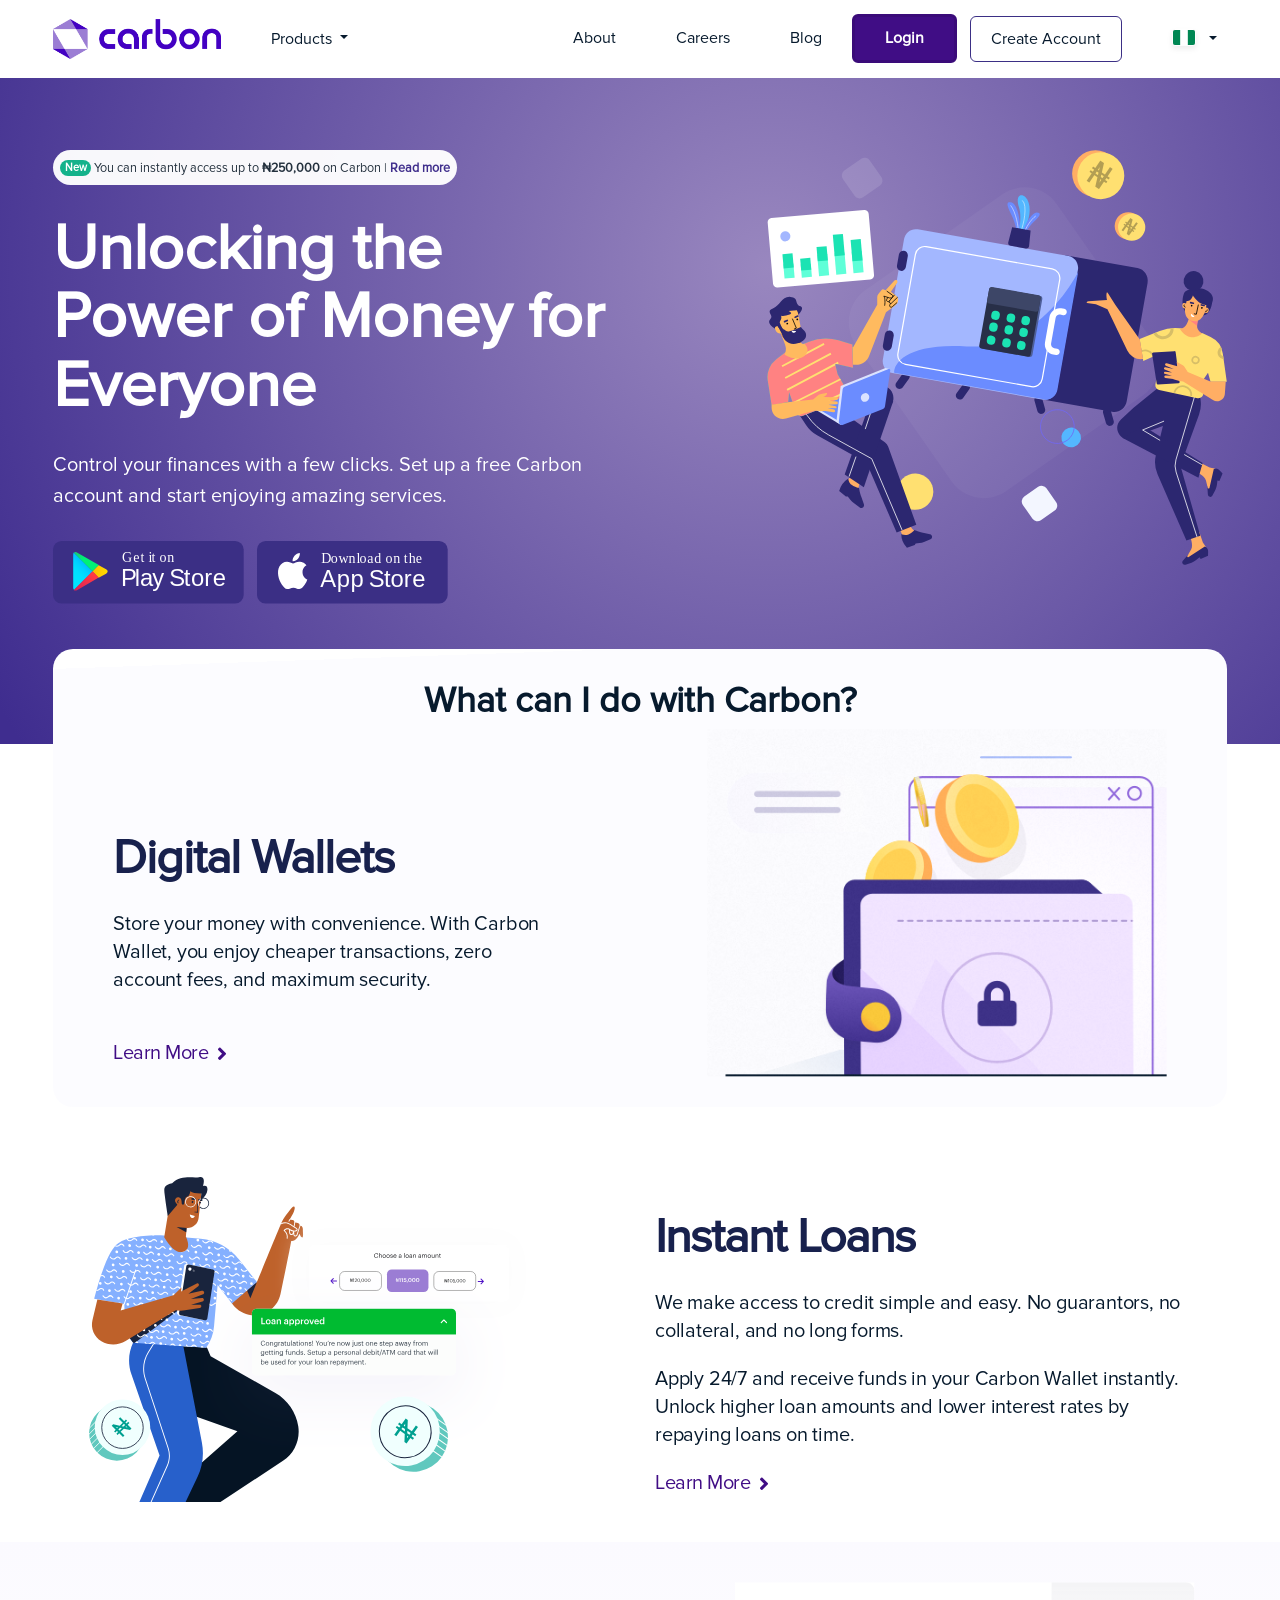
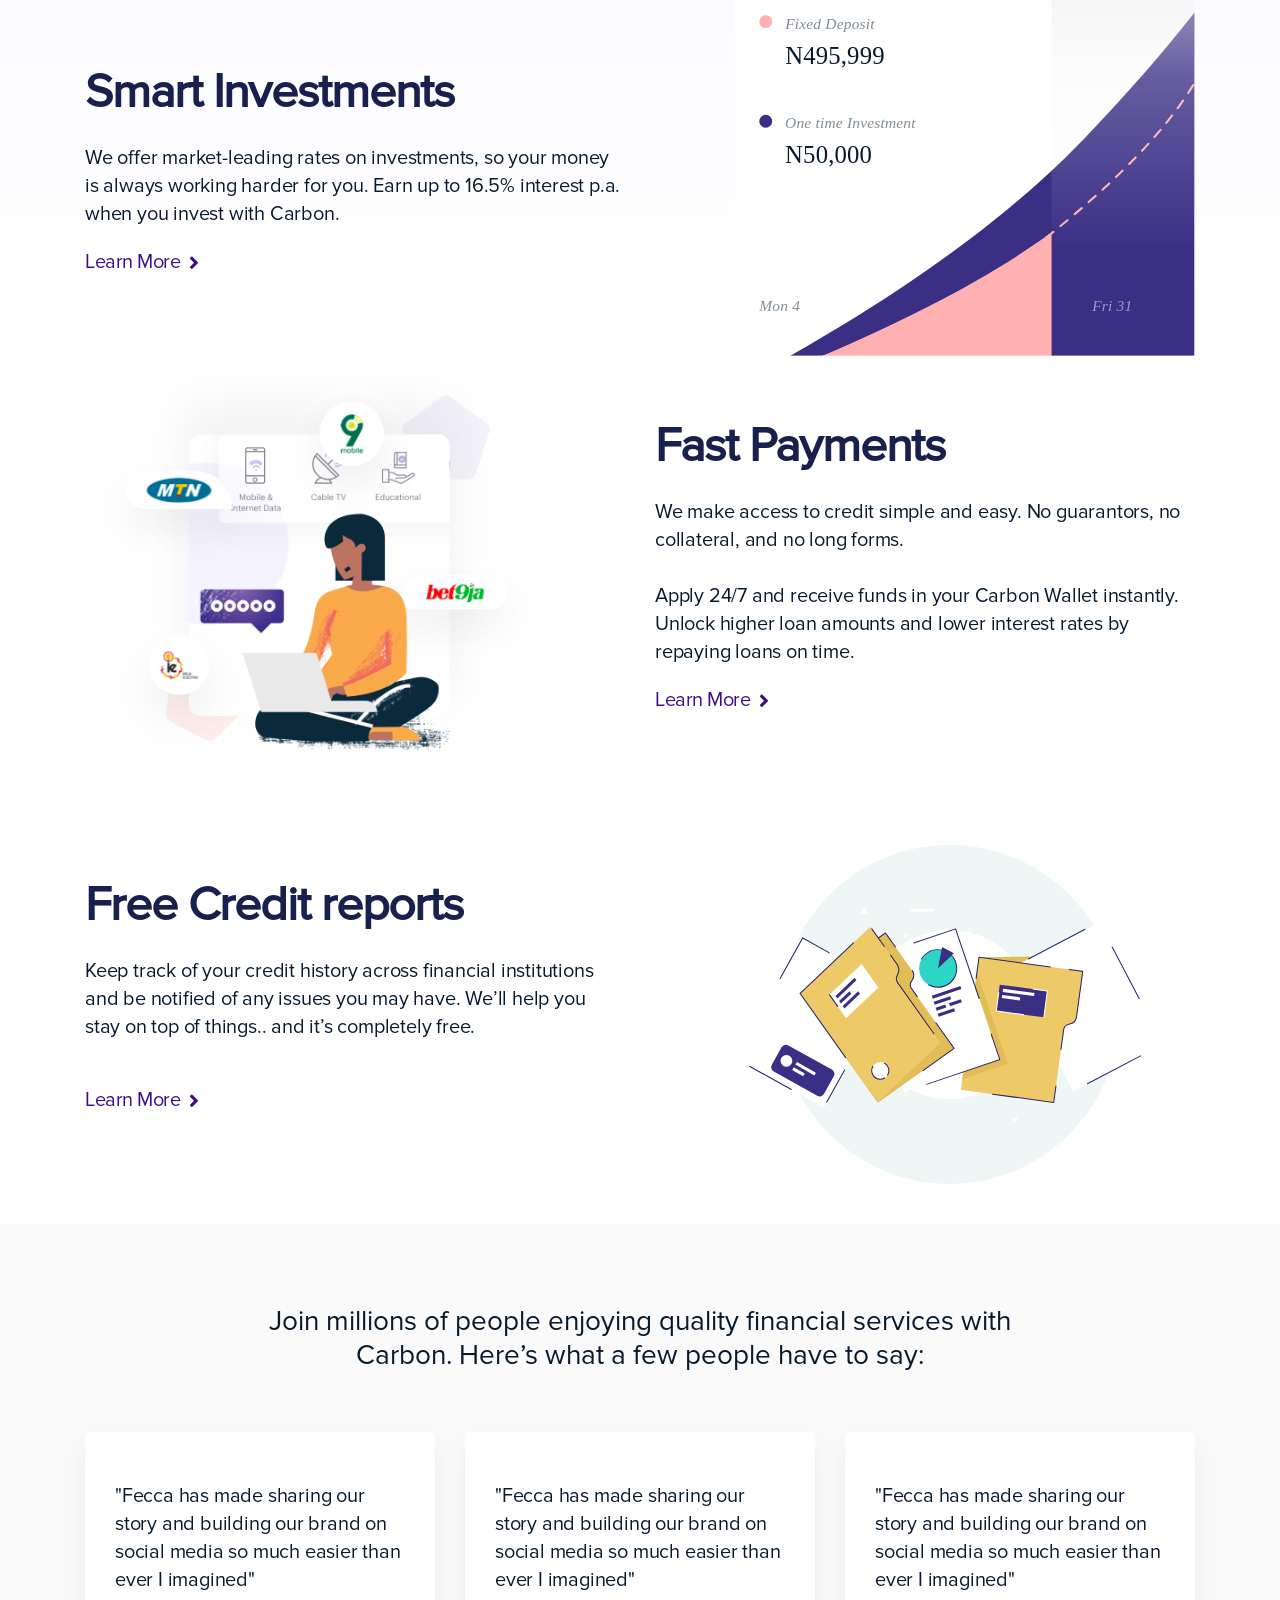
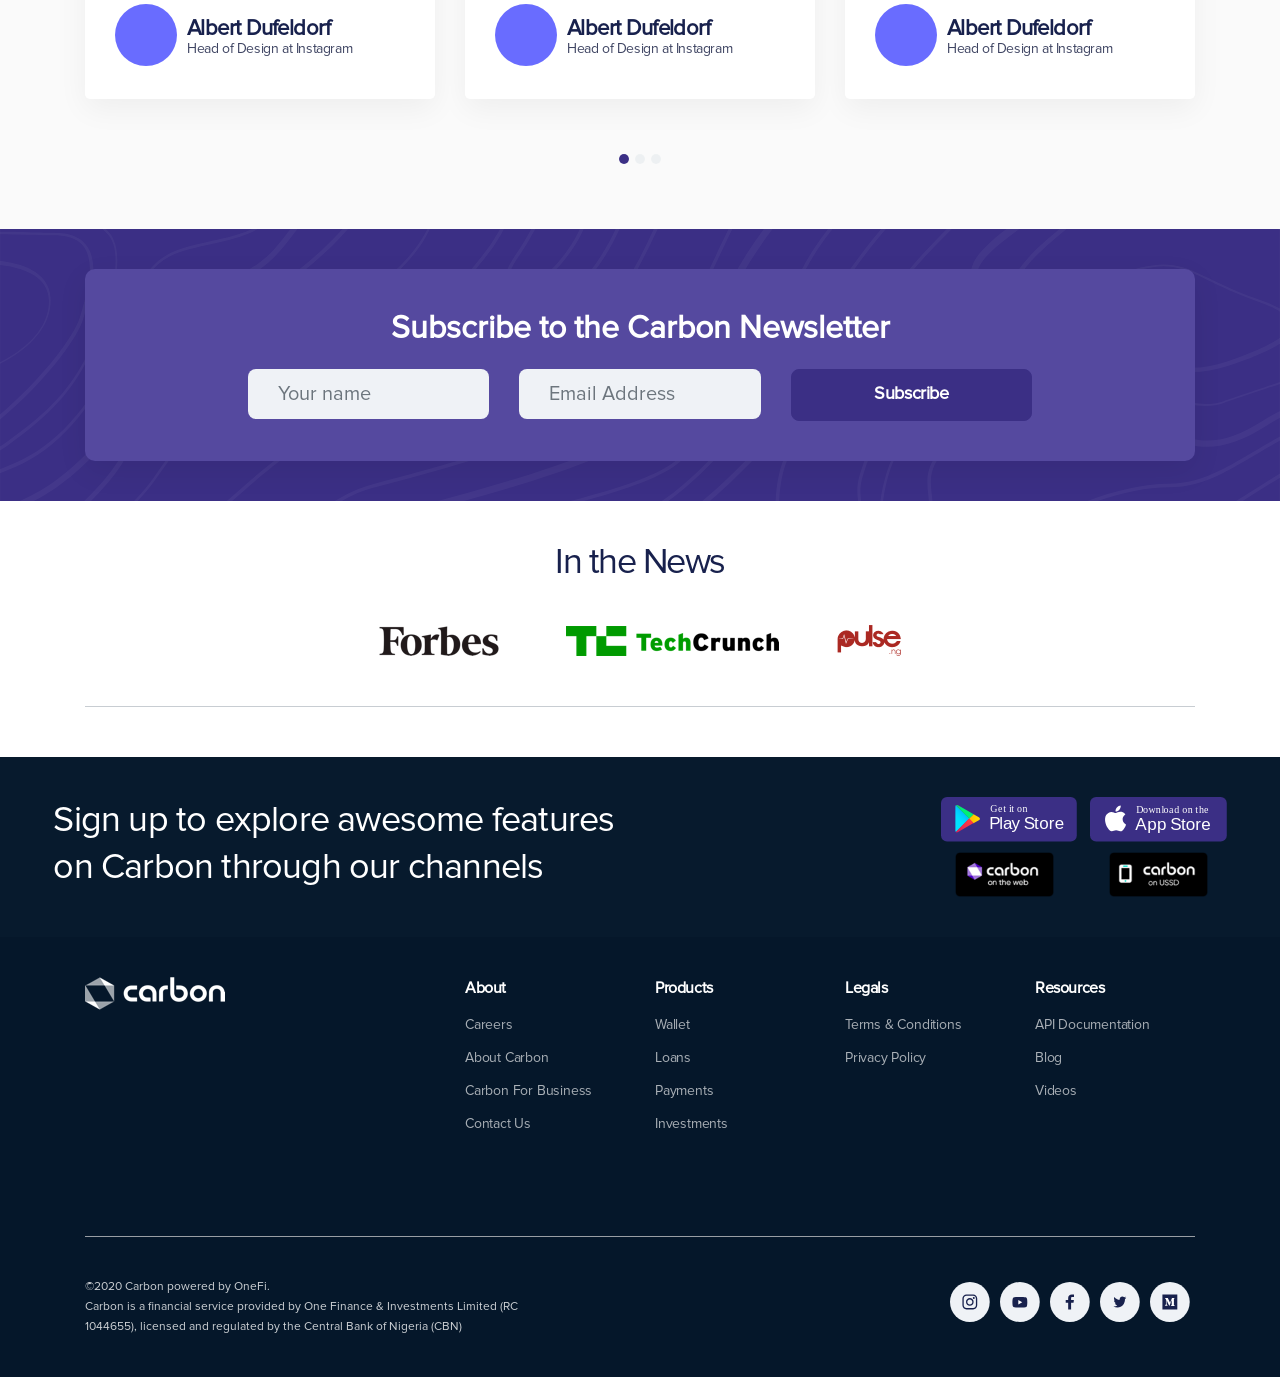
==== index.html @ 73417684 "made changes to the pages" ====
<!DOCTYPE html>
<html>
<head>
	<meta name="viewport" content="width=device-width, initial-scale=1, shrink-to-fit=no">
    <meta name="description" content="With Carbon, transfer fundsm pay bills at lower fees, buy airtime, get instant loans without collateral, and invest money. Download the Carbon app.">
    <meta name="author" content="Carbon">

	<title>Carbon - Payments, Bills, Instant Loans, Investments, Credit Reports</title>
	
	<link rel="icon" href="images/favicon-32x32.png" sizes="32x32">
    <link rel="icon" href="images/favicon-192x192.png" sizes="192x192">
    <link rel="apple-touch-icon-precomposed" href="images/favicon-180x180.png">
	<link href="vendor/slick/slick.css" rel="stylesheet">
	<link href="vendor/bootstrap/bootstrap.min.css" rel="stylesheet">
	<link rel="stylesheet" href="vendor/fortawesome/css/all.min.css">
	<link rel="stylesheet" href="css/hover-min.css">
	<link rel="stylesheet" href="css/style.css">
	<link rel="stylesheet" href="css/smallerscreen.css">
</head>
<body id="body">
	<header class="header">
		<nav class="navbar navbar-expand-md fixed-top">
			<div class="container-fluid">
				<!-- Brand -->
				<a class="navbar-brand" href="index.html">
					<img src="images/logo.png" class="img-fluid logo" alt="">
				</a>
			
				<!-- Toggler/collapsibe Button -->
				<button class="navbar-toggler" type="button" data-toggle="collapse" data-target="#collapsibleNavbar">
					<i class="fa fa-bars"></i>
				</button>
			
				<!-- Navbar links -->
				<div class="collapse navbar-collapse" id="collapsibleNavbar">
					<ul class="navbar-nav">
						<li class="nav-item dropdown">
							<a class="nav-link dropdown-toggle" href="#" data-toggle="dropdown">
								Products
							</a>
							<!-- <div class="dropdown-menu">
								<a class="dropdown-item hvr-grow" href="wallet.html">Wallet</a>
								<a class="dropdown-item hvr-grow" href="loan.html">Loans</a>
								<a class="dropdown-item hvr-grow" href="payment.html">Payments</a>
								<a class="dropdown-item hvr-grow" href="investment.html">Investments</a>
							</div> -->
							<div class="dropdown-menu dropdown-menu-lg">
                                <ul class="list-group list-group-flush list-unstyled">
                                    <li>
                                        <a href="wallet.html" class="list-group-item list-group-item-action hvr-grow" role="button">
                                            <div class="media d-flex align-items-left">
                                                <img src="images/homepage/debit-card.png" style="width: 50px;">
                                                <div class="media-body ml-3">
                                                    <h6 class="mb-1">Digital Wallets</h6>
                                                    <p class="mb-0">With Carbon Wallet, you enjoy cheaper transactions, zero account fees, and maximum security</p>
                                                </div>
                                            </div>
                                        </a>
                                    </li>

                                    <li>
                                        <a href="loan.html" class="list-group-item list-group-item-action hvr-grow" role="button">
                                            <div class="media d-flex align-items-left">
                                                <img src="images/homepage/carbon-grayscale.png" style="width: 50px;">
                                                <div class="media-body ml-3">
                                                    <h6 class="mb-1">Instant Loans</h6>
                                                    <p class="mb-0">We make access to credit simple and easy. No guarantors, no collateral, and no long forms.</p>
                                                </div>
                                            </div>
                                        </a>
                                    </li>
                                    
                                    <li>
                                        <a href="investment.html" class="list-group-item list-group-item-action hvr-grow" role="button">
                                            <div class="media d-flex align-items-left">
                                                <img src="images/homepage/id-card.png" style="width: 50px;">
                                                <div class="media-body ml-3">
                                                    <h6 class="mb-1">Smart Investments</h6>
                                                    <p class="mb-0">We offer market-leading rates on investments, so your money is always working harder for you. </p>
                                                </div>
                                            </div>
                                        </a>
                                    </li>

                                    <li>
                                        <a href="payment.html" class="list-group-item list-group-item-action hvr-grow" role="button">
                                            <div class="media d-flex align-items-left">
                                                <img src="images/homepage/fund.svg" style="width: 50px;">
                                                <div class="media-body ml-3">
                                                    <h6 class="mb-1">Fast Payments</h6>
                                                    <p class="mb-0">We make access to credit simple and easy. No guarantors, no collateral, and no long forms.</p>
                                                </div>
                                            </div>
                                        </a>
                                    </li>

                                </ul>
                            </div>
						</li>
					</ul>
					<ul class="navbar-nav second-nav ml-auto">
						<li class="nav-item">
							<a class="nav-link" href="#">About </a>
						</li>
						<li class="nav-item">
							<a class="nav-link" href="https://carbon.bamboohr.com/jobs/">Careers</a>
						</li>
						<li class="nav-item">
							<a class="nav-link" href="https://blog.getcarbon.co/">Blog</a>
						</li>
						<div>
							<a class="btn btn-info btn-login" href="https://portal.getcarbon.co/login">Login</a>
							<a class="btn btn-info btn-create" href="https://portal.getcarbon.co/register">Create Account</a>
						</div>
						<li class="nav-item">
							<a class="nav-link dropdown-toggle flag-dropdown" href="https://getcarbon.co" id="navbardrop" data-toggle="dropdown">
								<img src="images/homepage/countryselector.svg">
							</a>
							<div class="dropdown-menu" style="left: auto;">
								<a class="dropdown-item" href="http://kenya.getcarbon.co"><span>🇰🇪 &nbsp;</span><span>Kenya</span></a>
							</div>
						</li>
					</ul>
				</div>
			</div>
		</nav>
		
		<div class="container-fluid">
			<div class="header__box">
				<div class="row">
					<div class="col-lg-6 col-md-6">
						<div class="header__access-box">
							<span class="badge badge-primary">New</span>
							You can instantly access up to <strong>₦250,000</strong> on Carbon | <a href="" class="header__read-more">Read more</a>
						</div>
						<div class="margin-top-30">
							<h1 class="heading-primary-white">Unlocking the Power of Money for Everyone</h1>
							<p class="paragraph-white margin-top-30">Control your finances with a few clicks. Set up a free Carbon account and start enjoying amazing services.</p>
							<div class="appstore-wrapper margin-top-30">
								<a href="https://play.google.com/store/apps/details?id=com.lenddo.mobile.paylater&referrer=utm_source%3Dpaylaterwebsite%26utm_medium%3Dpaylaternavbutton%26utm_term%3Dpaylaterwebsite%26utm_content%3Dpaylaternavbutton%26utm_campaign%25paylaterwebsite%26anid%3Dadmob" class="margin-top-10" target="_blank"><img src="images/carbon-play-store-purple.svg" class="img-fluid" alt="carbon playstore image"></a>
								<a href="" class="margin-left-10" target="_blank"><img src="images/carbon-app-store-purple.svg" class="img-fluid" alt="carbon appstore image"></a>
							</div>		
						</div>
					</div>
					<div class="col-lg-6 col-md-6">
						<div class="pull-right image-width">
							<img src="images/money.svg" class="img-fluid" alt="">
						</div>
					</div>
				</div>
			</div>
		</div>
	</header>
	<main class="main">
		<div class="container-fluid">
			<section class="section-wallet">
				<h3 class="heading-tertiary-variation" style="font-weight: bold;">What can I do with Carbon?</h3>
				<div class="row sm-hidden">
					<div class="col-lg-6 col-md-6">
						<div class="margin-top-100">
							<h2 class="heading-secondary margin-top-30">Digital Wallets</h2>
							<p class="paragraph">Store your money with convenience. With Carbon Wallet, you enjoy cheaper transactions, zero account fees, and maximum security.</p>
							<a class="anchor-link" href="wallet.html">Learn More &nbsp;<i class="fa fa-angle-right"></i></a>
						</div>
					</div>
					<div class="col-lg-6 col-md-6">
						<div class="pull-right image-width">
							<img src="images/digitalwallets.png" srcset="images/digitalwallets@2x.png 2x, images/digitalwallets@3x.png 3x" class="img-fluid" alt="digital wallet">
						</div>
					</div>
				</div>
				<div class="row md-hidden">
					<div class="col-12">
						<div>
							<img src="images/digitalwallets.png" srcset="images/digitalwallets@2x.png 2x, images/digitalwallets@3x.png 3x" class="img-fluid" alt="digital wallet">
						</div>
					</div>
					<div class="col-12">
						<div class="margin-top-100">
							<h2 class="heading-secondary margin-top-30">Digital Wallets</h2>
							<p class="paragraph">Store your money with convenience. With Carbon Wallet, you enjoy cheaper transactions, zero account fees, and maximum security.</p>
							<a class="anchor-link" href="wallet.html">Learn More &nbsp;<i class="fa fa-angle-right"></i></a>
						</div>
					</div>
				</div>
			</section>
			<section class="section-loan">
				<div class="container">
					<div class="row margin-top-30">
						<div class="col-lg-6 col-md-6">
							<div class="image-width">
								<img src="images/homepage/instantloans.svg" class="img-fluid" alt="instant loans">
							</div>
						</div>
						<div class="col-lg-6 col-md-6">
							<div>
								<h2 class="heading-secondary margin-top-30">Instant Loans</h2>
								<div>
									<p class="paragraph">We make access to credit simple and easy. No guarantors, no collateral, and no long forms.</p>
									<p class="paragraph">Apply 24/7 and receive funds in your Carbon Wallet instantly. Unlock higher loan amounts and lower interest rates by repaying loans on time.</p>
								</div>
								<a class="anchor-link" href="loan.html">Learn More &nbsp;<i class="fa fa-angle-right"></i></a>
							</div>
						</div>
					</div>
				</div>
			</section>
		</div>
		<section class="section-investment">
			<div class="container">
				<!-- for larger screens -->
				<div class="row sm-hidden">
					<div class="col-lg-6 col-md-6">
						<div class="margin-top-80">
							<h2 class="heading-secondary">Smart Investments</h2>
							<p class="paragraph">We offer market-leading rates on investments, so your money is always working harder for you. Earn up to 16.5% interest p.a. when you invest with Carbon.</p>
							<a class="anchor-link" href="investment.html">Learn More &nbsp;<i class="fa fa-angle-right"></i></a>
						</div>
					</div>
					<div class="col-lg-6 col-md-6">
						<div class="pull-right image-width">
							<img src="images/homepage/smartinvestments.svg" class="img-fluid" alt="smart investments">
						</div>
					</div>
				</div>

				<!-- for smaller screens -->
				<div class="row md-hidden">
					<div class="col-12">
						<div class="image-width">
							<img src="images/homepage/smartinvestments.svg" class="img-fluid" alt="smart investments">
						</div>
					</div>
					<div class="col-12">
						<div class="margin-top-80">
							<h2 class="heading-secondary">Smart Investments</h2>
							<p class="paragraph">We offer market-leading rates on investments, so your money is always working harder for you. Earn up to 16.5% interest p.a. when you invest with Carbon.</p>
							<a class="anchor-link" href="investment.html">Learn More &nbsp;<i class="fa fa-angle-right"></i></a>
						</div>
					</div>
				</div>
				<div class="row section-payment">
					<div class="col-lg-6 col-md-6">
						<div class="image-width">
							<img src="images/fastpayments.png" srcset="images/fastpayments@2x.png 2x, images/fastpayments@3x.png 3x" class="img-fluid" alt="fast payments">
						</div>
					</div>
					<div class="col-lg-6 col-md-6">
						<div class="margin-top-60">
							<h2 class="heading-secondary">Fast Payments</h2>
							<p class="paragraph">We make access to credit simple and easy. No guarantors, no collateral, and no long forms.<br><br>Apply 24/7 and receive funds in your Carbon Wallet instantly. Unlock higher loan amounts and lower interest rates by repaying loans on time.</p>
							<a class="anchor-link" href="payment.html">Learn More &nbsp;<i class="fa fa-angle-right"></i></a>
						</div>
					</div>
				</div>
			</div>
		</section>
		<section class="section-report">
			<div class="container">
				<!-- for larger screens -->
				<div class="row sm-hidden">
					<div class="col-lg-6 col-md-6">
						<div>
							<h2 class="heading-secondary margin-top-30">Free Credit reports</h2>
							<p class="paragraph">Keep track of your credit history across financial institutions and be notified of any issues you may have. We’ll help you stay on top of things.. and it’s completely free.</p>
							<a class="anchor-link" href="payment.html">Learn More &nbsp;<i class="fa fa-angle-right"></i></a>
						</div>
					</div>
					<div class="col-lg-6 col-md-6">
						<div class="pull-right image-width">
							<img src="images/creditreports.svg" class="img-fluid" alt="credit reports">
						</div>
					</div>
				</div>

				<!-- for smaller screens -->
				<div class="row md-hidden">
					<div class="col-lg-7 col-md-6">
						<div class="text-center">
							<div class="image-width">
								<img src="images/creditreports.svg" class="img-fluid" alt="credit reports">
							</div>
						</div>
					</div>
					<div class="col-lg-5 col-md-6">
						<div>
							<h2 class="heading-secondary margin-top-30">Free Credit reports</h2>
							<p class="paragraph">Keep track of your credit history across financial institutions and be notified of any issues you may have. We’ll help you stay on top of things.. and it’s completely free.</p>
							<a class="anchor-link" href="payment.html">Learn More &nbsp;<i class="fa fa-angle-right"></i></a>
						</div>
					</div>
				</div>
			</div>
		</section>
		<section class="section-testimonial">
			<h4 class="heading-four-variation text-center">Join millions of people enjoying quality financial services with Carbon. Here’s what a few people have to say:</h4>
			<div id="demo" class="carousel slide" data-ride="carousel">
				<!-- Indicators -->
				<ul class="carousel-indicators">
				    <li data-target="#demo" data-slide-to="0" class="active"></li>
				    <li data-target="#demo" data-slide-to="1"></li>
				    <li data-target="#demo" data-slide-to="2"></li>
				</ul>

				<!-- The slideshow -->
				<div class="carousel-inner">
				    <div class="carousel-item active">
				        <div class="container">
				        	<div class="row">
				        		<div class="col-lg-4 col-md-4">
				        			<div class="testimonial-box">
							        	<p class="paragraph">"Fecca has made sharing our story and building our brand on social media so much easier than ever I imagined"</p>
							        	<div class="d-flex">
							        		<div class="testimonial-box__image"></div>
							        		<div>
							        			<p class="testimonial-box__name">Albert Dufeldorf</p>
												<p class="testimonial-box__position">Head of Design at Instagram</p>
											</div>
							        	</div>
							        </div>
							    </div>
							    <div class="col-lg-4 col-md-4">
				        			<div class="testimonial-box">
							        	<p class="paragraph">"Fecca has made sharing our story and building our brand on social media so much easier than ever I imagined"</p>
							        	<div class="d-flex">
							        		<div class="testimonial-box__image"></div>
							        		<div>
							        			<p class="testimonial-box__name">Albert Dufeldorf</p>
												<p class="testimonial-box__position">Head of Design at Instagram</p>
											</div>
							        	</div>
							        </div>
							    </div>
							    <div class="col-lg-4 col-md-4">
				        			<div class="testimonial-box">
							        	<p class="paragraph">"Fecca has made sharing our story and building our brand on social media so much easier than ever I imagined"</p>
							        	<div class="d-flex">
							        		<div class="testimonial-box__image"></div>
							        		<div>
							        			<p class="testimonial-box__name">Albert Dufeldorf</p>
												<p class="testimonial-box__position">Head of Design at Instagram</p>
											</div>
							        	</div>
							        </div>
							    </div>
							</div>
				        </div>
				    </div>
				    <div class="carousel-item">
				        <div class="container">
				        	<div class="row">
				        		<div class="col-lg-4 col-md-4">
				        			<div class="testimonial-box">
							        	<p class="paragraph">"Fecca has made sharing our story and building our brand on social media so much easier than ever I imagined"</p>
							        	<div class="d-flex">
							        		<div class="testimonial-box__image"></div>
							        		<div>
							        			<p class="testimonial-box__name">Albert Dufeldorf</p>
												<p class="testimonial-box__position">Head of Design at Instagram</p>
											</div>
							        	</div>
							        </div>
							    </div>
							    <div class="col-lg-4 col-md-4">
				        			<div class="testimonial-box">
							        	<p class="paragraph">"Fecca has made sharing our story and building our brand on social media so much easier than ever I imagined"</p>
							        	<div class="d-flex">
							        		<div class="testimonial-box__image"></div>
							        		<div>
							        			<p class="testimonial-box__name">Albert Dufeldorf</p>
												<p class="testimonial-box__position">Head of Design at Instagram</p>
											</div>
							        	</div>
							        </div>
							    </div>
							    <div class="col-lg-4 col-md-4">
				        			<div class="testimonial-box">
							        	<p class="paragraph">"Fecca has made sharing our story and building our brand on social media so much easier than ever I imagined"</p>
							        	<div class="d-flex">
							        		<div class="testimonial-box__image"></div>
							        		<div>
							        			<p class="testimonial-box__name">Albert Dufeldorf</p>
												<p class="testimonial-box__position">Head of Design at Instagram</p>
											</div>
							        	</div>
							        </div>
							    </div>
							</div>
				        </div>
				    </div>
				    <div class="carousel-item">
				        <div class="container">
				        	<div class="row">
				        		<div class="col-lg-4 col-md-4">
				        			<div class="testimonial-box">
							        	<p class="paragraph">"Fecca has made sharing our story and building our brand on social media so much easier than ever I imagined"</p>
							        	<div class="d-flex">
							        		<div class="testimonial-box__image"></div>
							        		<div>
							        			<p class="testimonial-box__name">Albert Dufeldorf</p>
												<p class="testimonial-box__position">Head of Design at Instagram</p>
											</div>
							        	</div>
							        </div>
							    </div>
							    <div class="col-lg-4 col-md-4">
				        			<div class="testimonial-box">
							        	<p class="paragraph">"Fecca has made sharing our story and building our brand on social media so much easier than ever I imagined"</p>
							        	<div class="d-flex">
							        		<div class="testimonial-box__image"></div>
							        		<div>
							        			<p class="testimonial-box__name">Albert Dufeldorf</p>
												<p class="testimonial-box__position">Head of Design at Instagram</p>
											</div>
							        	</div>
							        </div>
							    </div>
							    <div class="col-lg-4 col-md-4">
				        			<div class="testimonial-box">
							        	<p class="paragraph">"Fecca has made sharing our story and building our brand on social media so much easier than ever I imagined"</p>
							        	<div class="d-flex">
							        		<div class="testimonial-box__image"></div>
							        		<div>
							        			<p class="testimonial-box__name">Albert Dufeldorf</p>
												<p class="testimonial-box__position">Head of Design at Instagram</p>
											</div>
							        	</div>
							        </div>
							    </div>
							</div>
				        </div>
				    </div>
				 </div>
			</div>
		</section>
		<section class="section-newsletter">
			<div class="container">
				<div class="newsletter-wrapper">
					<h3>Subscribe to the Carbon Newsletter</h3>
					<div class="d-flex">
						<form>
							<div class="row">
								<div class="col-lg-4 col-md-4">
									<input type="text" class="form-control" name="" placeholder="Your name">
								</div>
								<div class="col-lg-4 col-md-4">
									<input type="email" class="form-control" name="" placeholder="Email Address">
								</div>
								<div class="col-lg-4 col-md-4">
									<button class="btn btn-info btn-subscribe">Subscribe</button>
								</div>
							</div>
						</form> 
					</div>
				</div>
			</div>
		</section>
		<section class="section-clients">
			<div class="container">
				<h3 class="heading-tertiary">In the News</h3>
				<img src="images/clients-logo.png" srcset="images/clients-logo@2x.png 2x, images/clients-logo@3x.png 3x" class="img-fluid" alt="clients logo">
				<hr>
			</div>
		</section>
	</main>
	<footer class="footer">
		<div class="footer__top">
			<div class="container-fluid">
				<div class="row">
					<div class="col-lg-6 col-md-6">
						<div>
							<h3 class="heading-tertiary-white">Sign up to explore awesome features on Carbon through our channels</h3>
						</div>
					</div>
					<div class="col-lg-6 col-md-6">
						<div class="pull-right">
							<div>
								<a href="" target="_blank"><img src="images/carbon-play-store-purple.svg" class="img-fluid" alt="carbon playstore image"></a>
								<a href="" target="_blank"><img src="images/carbon-app-store-purple.svg" class="img-fluid margin-left-10" alt="carbon appstore image"></a>
							</div>
							<div class="margin-top-10 row">
								<div class="col-lg-6 col-md-6 col-sm-6 col-6">
									<div class="text-center">
										<a href="https://portal.getcarbon.co/login" target="_blank"><img src="images/carbon-on-the-web.png" srcset="images/carbon-on-the-web@2x.png 2x, images/carbon-on-the-web@3x.png 3x"class="img-fluid" alt="carbon on the web image"></a>
									</div>
								</div>
								<div class="col-lg-6 col-md-6 col-sm-6 col-6">
									<a href="" target="_blank"><img src="images/carbon-via-ussd.png" srcset="images/carbon-via-ussd@2x.png 2x, images/carbon-via-ussd@3x.png 3x" class="img-fluid margin-left-10" alt="carbon via ussd image"></a>
								</div>
							</div>
						</div>
					</div>
				</div>
			</div>
		</div>
		<div class="footer__bottom">
			<div class="container">
				<div class="row">
					<div class="col-lg-4 col-md-4 col-sm-4 col-12">
						<div>
							<a href="index.html"><img src="images/footer-logo.png" srcset="images/footer-logo@2x.png 2x, images/footer-logo@3x.png 3x" class="img-fluid" alt=" carbon logo"></a>
						</div>
					</div>
					<div class="col-lg-8 col-md-8 col-sm-8 col-12">
						<div class="row">
							<div class="col-lg-3 col-md-3 col-sm-6 col-6">
								<h6>About</h6>
								<div class="margin-top-15">
									<p><a href="https://carbon.bamboohr.com/jobs/">Careers</a></p>
									<p><a href="">About Carbon</a></p>
									<p><a href="https://business.getcarbon.co/">Carbon For Business</a></p>
									<p><a href="https://getcarbon.co/contact/">Contact Us</a></p>
								</div>
							</div>
							<div class="col-lg-3 col-md-3 col-sm-6 col-6">
								<h6>Products</h6>
								<div class="margin-top-15">
									<p><a href="wallet.html">Wallet</a></p>
									<p><a href="loan.html">Loans</a></p>
									<p><a href="payment.html">Payments</a></p>
									<p><a href="investment.html">Investments</a></p>
								</div>
							</div>
							<div class="col-lg-3 col-md-3 col-sm-6 col-6">
								<h6>Legals</h6>
								<div class="margin-top-15">
									<p><a href="terms.html">Terms & Conditions</a></p>
									<p><a href="terms.html">Privacy Policy</a></p>
								</div>
							</div>
							<div class="col-lg-3 col-md-3 col-sm-6 col-6">
								<h6>Resources</h6>
								<div class="margin-top-15">
									<p><a href="https://business.getcarbon.co/developers">API Documentation</a></p>
									<p><a href="https://blog.getcarbon.co/">Blog</a></p>
									<p><a href="https://www.youtube.com/GetCarbon">Videos</a></p>
								</div>
							</div>
						</div>
					</div>
				</div>
				<hr>
				<div>
					<div class="row margin-top-40">
						<div class="col-lg-5 col-md-5 col-sm-12 col-12">
							<div>
								<p class="powered">©2020 Carbon powered by OneFi.<br> Carbon is a financial service provided by One Finance & Investments Limited (RC 1044655), licensed and regulated by the Central Bank of Nigeria (CBN)</p>
							</div>
						</div>
						<div class="col-lg-7 col-md-7 col-sm-12 col-12">
							<div class="pull-right">
								<div class="d-flex">
									<div class="p-2">
										<a href="http://instagram.com/getcarbon" target="_blank"><img src="images/instagram.svg" class="img-fluid" alt="instagram icon"></a>
									</div>
									<div class="p-2">
										<a href="https://www.youtube.com/getcarbon" target="_blank"><img src="images/youtube.svg" class="img-fluid" alt="youtube icon"></a>
									</div>
									<div class="p-2">
										<a href="http://facebook.com/getcarbon" target="_blank"><img src="images/facebook.svg" class="img-fluid" alt="facebook icon"></a>
									</div>
									<div class="p-2">
										<a href="http://twitter.com/get_carbon" target="_blank"><img src="images/twitter.svg" class="img-fluid" alt="twitter icon"></a>
									</div>
									<div class="p-2">
										<a href="http://medium.com/@getcarbon" target="_blank"><img src="images/medium.svg" class="img-fluid" alt="medium icon"></a>
									</div>
								</div>
							</div>
						</div>
					</div>
				</div>
			</div>
		</div>
	</footer>



	<script src="vendor/bootstrap/popper.min.js"></script>
	<script src="vendor/jquery/jquery.min.js"></script>
	<script src="vendor/bootstrap/bootstrap.min.js"></script>
	<script src="vendor/slick/jquery-migrate-1.2.1.min.js"></script>
	<script src="vendor/slick/slick.min.js"></script>
</body>
</html>
---- css/style.css ----
html {
  font-size: 62.5%; }

@font-face {
  font-family: "proxima";
  src: url(proxima/ProximaNova-Regular.otf); }
body {
  font-family: proxima !important; }

* {
  outline: none; }

main .container-fluid {
  width: 94%; }

a:hover {
  text-decoration: none !important; }

.heading-primary-white {
  font-stretch: normal;
  font-style: normal;
  font-size: 6.4rem;
  font-weight: bold;
  letter-spacing: normal;
  line-height: 1.07;
  color: #fff; }

.heading-primary {
  font-stretch: normal;
  font-style: normal;
  font-size: 6.4rem;
  font-weight: bold;
  letter-spacing: -1.25px;
  line-height: 1.03;
  color: #18214d;
  text-align: center; }

.heading-primary-variant {
  font-stretch: normal;
  font-style: normal;
  font-size: 6.4rem;
  font-weight: bold;
  letter-spacing: normal;
  line-height: 1.17;
  color: #071a2d; }

.heading-secondary {
  font-stretch: normal;
  font-style: normal;
  font-size: 4.8rem;
  font-weight: bold;
  letter-spacing: -1px;
  line-height: 1.29;
  color: #18214d; }

.heading-secondary-white {
  font-stretch: normal;
  font-style: normal;
  font-size: 4.8rem;
  font-weight: bold;
  letter-spacing: normal;
  line-height: normal;
  color: #fff;
  text-align: center; }

.heading-tertiary {
  font-stretch: normal;
  font-style: normal;
  font-size: 3.6rem;
  font-weight: bold;
  letter-spacing: -1.54px;
  line-height: 1.22;
  color: #18214d;
  text-align: center; }

.heading-tertiary-variant {
  font-stretch: normal;
  font-style: normal;
  font-size: 3.6rem;
  font-weight: bold;
  letter-spacing: -1.5px;
  line-height: 1.22;
  color: #071a2d;
  text-align: center; }

.heading-tertiary-white {
  font-stretch: normal;
  font-style: normal;
  font-size: 3.6rem;
  font-weight: bold;
  letter-spacing: -0.8px;
  line-height: 1.33;
  color: #fff; }

.heading-tertiary-variation {
  font-stretch: normal;
  font-style: normal;
  font-size: 3.6rem;
  font-weight: 500;
  letter-spacing: normal;
  line-height: normal;
  color: #071a2d;
  text-align: center; }

.heading-four {
  font-stretch: normal;
  font-style: normal;
  font-size: 2.4rem;
  font-weight: normal;
  letter-spacing: -0.24px;
  line-height: 1.33;
  color: #071a2d;
  text-align: center; }
  .heading-four .bold {
    font-weight: 800; }

.heading-four-variant {
  font-stretch: normal;
  font-style: normal;
  font-size: 2.4rem;
  font-weight: bold;
  letter-spacing: -0.5px;
  line-height: normal;
  color: #071a2d; }

.heading-four-white {
  font-stretch: normal;
  font-style: normal;
  font-size: 2.4rem;
  font-weight: 800;
  letter-spacing: normal;
  line-height: normal;
  color: #fff; }

.heading-four-variation {
  font-stretch: normal;
  font-style: normal;
  font-size: 2.8rem;
  font-weight: 500;
  letter-spacing: 1.36;
  line-height: normal;
  color: #071a2d;
  text-align: center; }

.paragraph {
  font-stretch: normal;
  font-style: normal;
  font-size: 2rem;
  font-weight: normal;
  letter-spacing: -0.2px;
  line-height: 1.4;
  color: #071a2d;
  margin-top: 2rem; }

.paragraph-white {
  font-stretch: normal;
  font-style: normal;
  font-size: 2rem;
  font-weight: normal;
  letter-spacing: normal;
  line-height: 1.52;
  color: #fff; }

.paragraph-white-variation {
  font-stretch: normal;
  font-style: normal;
  font-size: 1.8rem;
  font-weight: normal;
  letter-spacing: normal;
  line-height: 1.44;
  color: #fff; }

.paragraph-variation {
  font-stretch: normal;
  font-style: normal;
  font-size: 2.4rem;
  font-weight: normal;
  letter-spacing: -0.24px;
  line-height: 1.33;
  color: #071a2d; }
  .paragraph-variation span {
    font-weight: 800; }

.anchor-link {
  font-stretch: normal;
  font-style: normal;
  font-size: 2rem;
  font-weight: normal;
  letter-spacing: -0.5px;
  line-height: 1.4;
  color: #400d85;
  display: inline-block;
  margin-top: 3.5rem; }
  .anchor-link i {
    position: relative;
    top: 2px; }

.pull-right {
  float: right; }

.pull-left {
  float: left; }

.margin-top-10 {
  margin-top: 10px; }

.margin-top-4 {
  margin-top: 4px; }

.margin-top-30 {
  margin-top: 30px; }

.margin-top--50 {
  margin-top: -50px; }

.margin-top-15 {
  margin-top: 15px; }

.margin-left-10 {
  margin-left: 10px; }

.margin-bottom-30 {
  margin-bottom: 30px; }

.margin-top-80 {
  margin-top: 8rem; }

.space {
  margin-top: 4rem; }

.padding-bottom-70 {
  padding-bottom: 7rem; }

.margin-top-100 {
  margin-top: 10rem; }

.margin-top-60 {
  margin-top: 6rem; }

.margin-top-40 {
  margin-top: 4rem; }

.margin-top-20 {
  margin-top: 20px; }

.btn.btn-info:hover {
  transform: translateY(-3px);
  box-shadow: 0 10px 20px rgba(0, 0, 0, 0.2); }
  .btn.btn-info:hover::after {
    transform: scaleX(1.4) scaleY(1.6);
    opacity: 0; }
.btn.btn-info:active {
  transform: translateY(-1px);
  box-shadow: 0 5px 10px rgba(0, 0, 0, 0.2); }

.btn.btn-info.btn-login:link, .btn.btn-info.btn-login:visited {
  font-stretch: normal;
  font-style: normal;
  text-align: center;
  color: #fff;
  border-radius: 6px;
  background-color: #400d85;
  font-size: 1.6rem;
  font-weight: bold;
  line-height: 1.5;
  letter-spacing: normal;
  position: relative;
  border: solid 3px #3a0b79;
  transition: all .2s;
  padding: 10px 30px;
  padding-top: 6px;
  display: inline-block;
  text-transform: capitalize; }

.btn.btn-info.btn-create:link, .btn.btn-info.btn-create:visited {
  background: transparent;
  border-radius: 6px;
  border: solid 1px #3b2f85;
  font-size: 16px;
  font-weight: 500;
  font-stretch: normal;
  font-style: normal;
  line-height: 1.5;
  letter-spacing: normal;
  text-align: center;
  color: #071a2d;
  padding: 10px 20px; }

.btn.btn-info.btn-subscribe {
  font-stretch: normal;
  font-style: normal;
  text-align: center;
  color: #fff;
  border-radius: 8px;
  background-color: #3b2f85;
  font-size: 1.8rem;
  font-weight: 600;
  line-height: normal;
  letter-spacing: -0.4px;
  width: 100%;
  padding: 1rem 3rem;
  padding-top: 7px;
  border-color: #3b2f85;
  height: 52px; }

.testimonial-box {
  border-radius: 5px;
  box-shadow: 0 10px 30px 0 rgba(0, 0, 0, 0.05);
  background-color: #fff;
  padding: 3rem;
  font-size: 1.4rem;
  margin-top: 2rem;
  margin-bottom: 4rem; }
  .testimonial-box:not(:last-child) {
    margin-right: 1.5rem; }
  .testimonial-box hr {
    width: 60%;
    background-color: #dfe4ea;
    margin: 40px auto; }
  .testimonial-box__image {
    width: 62px;
    height: 62px;
    background-color: #696cff;
    border-radius: 50%;
    margin-right: 1rem; }
  .testimonial-box__name {
    font-stretch: normal;
    font-style: normal;
    font-weight: 600;
    line-height: 1.36;
    letter-spacing: -0.55px;
    color: #18214d;
    font-size: 2.2rem;
    margin-top: 10px;
    margin-bottom: -5px; }
  .testimonial-box__position {
    font-stretch: normal;
    font-style: normal;
    font-weight: normal;
    line-height: 1.43;
    letter-spacing: -0.4px;
    color: #3e4462; }

.nav-tabs .nav-link {
  font-stretch: normal;
  font-style: normal;
  font-size: 1.6rem;
  font-weight: normal;
  letter-spacing: normal;
  line-height: 1.13;
  color: #071a2d;
  padding-left: 0;
  border: none;
  width: 135%;
  border-bottom: solid 1px #eeeeee !important;
  margin-top: 1rem; }
.nav-tabs .nav-link.active {
  color: #4300c2;
  font-weight: 600; }
  .nav-tabs .nav-link.active::after {
    content: "\f105";
    margin-left: 1.5rem; }

.tab-content h4 {
  font-size: 2.8rem;
  font-weight: bold;
  letter-spacing: -0.23px;
  margin-bottom: 0;
  margin-top: 20px; }
.tab-content p {
  font-stretch: normal;
  font-style: normal;
  font-size: 1.8rem;
  font-weight: normal;
  letter-spacing: normal;
  line-height: 1.44;
  color: #071a2d; }

.hexagon {
  width: 6rem;
  height: 3rem;
  background-color: #3f2e8c;
  position: relative;
  margin-top: 3.3rem;
  margin-right: 4rem; }
  .hexagon:before, .hexagon:after {
    content: "";
    position: absolute;
    width: 0;
    height: 0; }
  .hexagon:before {
    top: -2.5rem;
    left: 0;
    border-left: 3rem solid transparent;
    border-right: 3rem solid transparent;
    border-bottom: 2.5rem solid #3f2e8c; }
  .hexagon:after {
    bottom: -2.5rem;
    left: 0;
    border-left: 3rem solid transparent;
    border-right: 3rem solid transparent;
    border-top: 2.5rem solid #3f2e8c; }

.header {
  background-image: radial-gradient(circle at 60% 36%, #9987bf, #3f2d8f 98%), linear-gradient(to bottom, #967fff, #967fff);
  padding-bottom: 140px; }
  .header .container-fluid {
    width: 94%; }
  .header .navbar {
    background-color: #ffffff;
    padding: 0; }
    .header .navbar .logo {
      max-height: 40px; }
    .header .navbar .navbar-toggler {
      border: 1px solid #400d85;
      padding: 6px 10px 5px 10px;
      font-size: 16px; }
    .header .navbar ul.navbar-nav {
      padding: 10px 10px 15px 10px;
      margin-top: 4px; }
      .header .navbar ul.navbar-nav .dropdown-menu {
        border: 0 !important; }
      .header .navbar ul.navbar-nav .dropdown-menu.dropdown-menu-lg {
        min-width: 400px;
        border-radius: .25rem; }
        .header .navbar ul.navbar-nav .dropdown-menu.dropdown-menu-lg a {
          padding: 2rem; }
          .header .navbar ul.navbar-nav .dropdown-menu.dropdown-menu-lg a h6 {
            font-size: 1.6rem;
            font-weight: 600; }
          .header .navbar ul.navbar-nav .dropdown-menu.dropdown-menu-lg a p {
            font-size: 1.4rem; }
      .header .navbar ul.navbar-nav .dropdown-toggle.flag-toggle {
        right: 3px;
        box-shadow: 0 8px 16px 0 rgba(3, 49, 86, 0.08); }
      .header .navbar ul.navbar-nav .nav-link {
        font-stretch: normal;
        font-style: normal;
        font-size: 1.6rem;
        font-weight: normal;
        letter-spacing: normal;
        line-height: 1.5;
        color: #071a2d;
        padding: 0 4.5rem; }
        .header .navbar ul.navbar-nav .nav-link:hover {
          color: #400d85;
          font-weight: 600; }
        .header .navbar ul.navbar-nav .nav-link .Products {
          font-family: ArialUnicodeMS; }
      .header .navbar ul.navbar-nav .nav-link#navbardrop {
        display: inline-block;
        padding: 0;
        padding-left: 4.5rem;
        padding-top: 13px;
        margin-left: auto; }
      .header .navbar ul.navbar-nav .dropdown-item.active, .header .navbar ul.navbar-nav .dropdown-item:active {
        color: #fff; }
      .header .navbar ul.navbar-nav .nav-link.active {
        color: #400d85;
        font-weight: 600; }
      .header .navbar ul.navbar-nav .form-group #basic button {
        font-stretch: normal;
        font-style: normal;
        font-size: 1.6rem;
        font-weight: normal;
        letter-spacing: normal;
        line-height: 1.5;
        color: #071a2d;
        margin-left: 1rem;
        margin-top: 6px; }
      .header .navbar ul.navbar-nav .form-group #basic ul {
        padding: 1rem; }
        .header .navbar ul.navbar-nav .form-group #basic ul li {
          font-stretch: normal;
          font-style: normal;
          font-size: 1.6rem;
          font-weight: normal;
          letter-spacing: normal;
          line-height: 1.5;
          color: #071a2d; }
      .header .navbar ul.navbar-nav .dropdown-item {
        font-stretch: normal;
        font-style: normal;
        font-size: 1.6rem;
        font-weight: normal;
        letter-spacing: normal;
        line-height: 1.5;
        color: #071a2d;
        padding: 5px 30px; }
    .header .navbar ul.navbar-nav.second-nav .nav-link {
      padding-top: 1.2rem; }
    .header .navbar ul.navbar-nav.second-nav .btn.btn-info.btn-login:link,
    .header .navbar ul.navbar-nav.second-nav .btn.btn-info.btn-login:visited {
      padding-top: 0.9rem;
      margin-right: 1rem; }
  .header__box {
    padding-top: 15rem; }
  .header__access-box {
    display: inline-block;
    border-radius: 18.9px;
    background-color: rgba(255, 255, 255, 0.96);
    padding: 5px 7px;
    padding-top: 4px;
    height: 35px;
    padding-top: 10px;
    font-stretch: normal;
    font-style: normal;
    font-size: 1.26rem;
    font-weight: normal;
    letter-spacing: normal;
    line-height: normal;
    color: #23303d; }
    .header__access-box .badge.badge-primary {
      border-radius: 90px;
      background-color: #14b28b;
      font-size: 1.08rem;
      font-weight: 600;
      text-align: center;
      color: #fff;
      position: relative;
      top: -1px; }
  .header__read-more {
    font-weight: 600;
    color: #3f2e8c; }

.footer__top {
  background-color: #071a2d;
  padding: 40px 0; }
  .footer__top .container-fluid {
    width: 94%; }
    .footer__top .container-fluid h3 {
      font-weight: 500; }
    .footer__top .container-fluid img {
      height: 45px; }
.footer__bottom {
  background-color: #05172a;
  padding: 40px 0 30px 0; }
  .footer__bottom img {
    max-height: 40px; }
  .footer__bottom h6 {
    font-stretch: normal;
    font-style: normal;
    font-size: 1.6rem;
    font-weight: 600;
    letter-spacing: -0.4px;
    line-height: 1.38;
    color: #fff; }
  .footer__bottom p a {
    font-stretch: normal;
    font-style: normal;
    font-size: 1.4rem;
    font-weight: normal;
    letter-spacing: -0.2px;
    line-height: 1.63;
    color: rgba(255, 255, 255, 0.66); }
    .footer__bottom p a:hover {
      color: #4300c2; }
  .footer__bottom hr {
    background-color: rgba(255, 255, 255, 0.66);
    margin-top: 9rem; }
  .footer__bottom .powered {
    font-stretch: normal;
    font-style: normal;
    font-size: 1.2rem;
    font-weight: normal;
    letter-spacing: normal;
    line-height: 1.67;
    color: rgba(255, 255, 255, 0.8); }
  .footer__bottom input.form-control {
    font-stretch: normal;
    font-style: normal;
    font-size: 1.8rem;
    font-weight: normal;
    letter-spacing: -0.3px;
    line-height: 1.44;
    color: #3e4462;
    border-radius: 8px;
    background-color: #eff2f6;
    height: auto;
    padding-bottom: 6px; }

.image-width {
  width: 460px; }

.main section {
  padding: 4rem 0; }
.main .section-wallet {
  border-radius: 20px;
  background-image: linear-gradient(358deg, #fcfcff 96%, #ffffff 39%);
  padding: 3rem 6rem;
  margin-top: -95px; }
  .main .section-wallet p.paragraph {
    width: 84%; }
.main .section-loan a {
  margin-top: 1rem; }
.main .section-investment {
  background-image: linear-gradient(to bottom, #fbfaff, #ffffff 43%); }
  .main .section-investment a {
    margin-top: 1rem; }
.main .section-testimonial {
  background: #fafafa;
  padding-bottom: 9rem; }
  .main .section-testimonial h4.text-center {
    width: 58%;
    margin: 4rem auto; }
  .main .section-testimonial .carousel .carousel-indicators {
    bottom: -4.5rem; }
    .main .section-testimonial .carousel .carousel-indicators li {
      width: 1rem;
      height: 1rem;
      background-color: #e2e8eb;
      border-radius: 100%; }
    .main .section-testimonial .carousel .carousel-indicators li.active {
      background-color: #3b2f85; }
.main .section-newsletter {
  background-image: url(./../images/newsletter.svg);
  background-size: cover; }
  .main .section-newsletter .newsletter-wrapper {
    border-radius: 10px;
    box-shadow: 0 10px 30px 0 rgba(0, 0, 0, 0.07);
    background-color: #55499f;
    padding: 4rem 0;
    text-align: center; }
    .main .section-newsletter .newsletter-wrapper h3 {
      font-stretch: normal;
      font-style: normal;
      font-size: 3.2rem;
      font-weight: 600;
      letter-spacing: normal;
      line-height: 1.25;
      color: #fff; }
    .main .section-newsletter .newsletter-wrapper .d-flex {
      justify-content: center;
      margin-top: 2rem; }
      .main .section-newsletter .newsletter-wrapper .d-flex .form-control {
        font-stretch: normal;
        font-style: normal;
        font-size: 2rem;
        font-weight: normal;
        letter-spacing: normal;
        line-height: 1.4;
        color: #071a2d;
        padding: 1rem 3rem;
        height: 50px;
        border-radius: 8px;
        background-color: #eff2f6;
        border: 0; }
.main .section-clients {
  text-align: center; }
  .main .section-clients h3 {
    font-weight: 500; }
  .main .section-clients img {
    margin-top: 3.5rem; }
  .main .section-clients hr {
    background-color: #dfe4ea;
    margin-top: 5rem; }

.wallet .header {
  background-image: radial-gradient(circle at 62% 37%, #ffffff, #ffffff 39%, #f6f5fa 83%);
  background: #faf7fe;
  padding-bottom: 8rem; }
.wallet .paragraph-wrapper {
  width: 75%; }
.wallet .section-walletdetails__wrapper .wallet-card h6 {
  font-stretch: normal;
  font-style: normal;
  font-size: 2.24rem;
  font-weight: bold;
  letter-spacing: normal;
  line-height: 1.36;
  color: #071a2d; }
.wallet .section-walletdetails__wrapper .wallet-card p {
  font-stretch: normal;
  font-style: normal;
  font-size: 1.6rem;
  font-weight: normal;
  letter-spacing: normal;
  line-height: 1.5;
  color: #071a2d;
  width: 67.5%;
  margin-top: 3rem; }

.section-terms {
  padding: 4rem 0; }
  .section-terms .container-fluid {
    width: 70%; }

.loan header {
  background: #fff;
  padding-bottom: 6rem; }
.loan section {
  padding: 4rem 0; }
.loan .section-howitworks {
  background-image: linear-gradient(to right, #3d2e84 0%, #8e64db 100%);
  padding: 8rem 0;
  padding-bottom: 37rem;
  transform: skewY(-7deg); }
  .loan .section-howitworks > * {
    transform: skewY(7deg); }
  .loan .section-howitworks .icon-wrapper i {
    font-size: 1.6rem;
    color: #fff; }
  .loan .section-howitworks .icon-wrapper:after {
    clear: both; }
.loan .section-image {
  margin-top: -35rem;
  position: relative; }
.loan .section-features img {
  margin-bottom: 1.5rem; }
.loan .section-features__paragraph {
  font-stretch: normal;
  font-style: normal;
  font-size: 1.8rem;
  font-weight: normal;
  letter-spacing: -0.2px;
  line-height: 1.44;
  color: #071a2d;
  width: 74%; }
.loan .section-referral {
  background: #edfcff; }
  .loan .section-referral__wrapper {
    margin-top: 8rem; }
.loan .section-payroll__heading-primary {
  font-stretch: normal;
  font-style: normal;
  font-size: 5.6rem;
  font-weight: bold;
  letter-spacing: -2.4px;
  line-height: 1.11;
  color: #071a2d; }
.loan .section-payroll__paragraph {
  width: 65%;
  font-stretch: normal;
  font-style: normal;
  font-size: 1.8rem;
  font-weight: normal;
  letter-spacing: -0.3px;
  line-height: 1.44;
  color: #071a2d; }
.loan .section-payroll a {
  margin-top: 0; }
.loan .section-additionalinfo {
  background: #f9f9f8; }
  .loan .section-additionalinfo__infohead {
    font-stretch: normal;
    font-style: normal;
    font-size: 2rem;
    font-weight: normal;
    letter-spacing: -0.55px;
    line-height: 1.36;
    color: #071a2d; }
  .loan .section-additionalinfo__infoparagraph {
    font-stretch: normal;
    font-style: normal;
    font-size: 1.6rem;
    font-weight: normal;
    letter-spacing: -0.2px;
    line-height: 1.44;
    color: rgba(7, 26, 45, 0.8); }
.loan p {
  padding: 1.5rem 0; }
.loan footer p {
  padding: 0; }

.investment .header {
  background: #f6f3ff;
  padding-bottom: 8rem; }
.investment section {
  padding: 4rem 0; }
.investment .section-steps__image {
  background: url(../images/investment.png);
  background-size: cover;
  background-repeat: no-repeat;
  height: 100%;
  background-position: center; }
.investment .section-steps__wrapper {
  padding: 0 3rem; }
  .investment .section-steps__wrapper .line {
    width: 2px;
    height: 70px;
    border: solid 1px #3f2e8c;
    margin-left: 2.9rem;
    margin-top: 5rem;
    margin-bottom: 1rem; }
  .investment .section-steps__wrapper h6 {
    font-stretch: normal;
    font-style: normal;
    font-size: 2.4rem;
    font-weight: 600;
    letter-spacing: normal;
    line-height: normal;
    color: #071a2d;
    margin-top: 2.5rem; }
.investment .section-investmentterms {
  background-color: #fff7f6; }
  .investment .section-investmentterms .d-flex {
    justify-content: space-between; }
.investment .section-plan {
  padding-bottom: 2rem; }
.investment .section-charges {
  background-color: #e0f9ff; }
  .investment .section-charges h6 {
    font-size: 2.2rem;
    font-weight: bold;
    letter-spacing: -0.22px;
    margin-top: 2rem; }
  .investment .section-charges p i {
    display: inline-block;
    width: 2.5rem;
    height: 2.5rem;
    background: #fff;
    font-size: 1rem;
    text-align: center;
    padding-top: 8px;
    border-radius: 50%;
    position: relative;
    top: -4px; }
.investment p {
  width: 91%; }

#payment .header {
  background: #fefaf6; }
  #payment .header__box p {
    width: 84%; }
#payment .section-recharge {
  background: url(./../images/payment/recharge-airtime-bg.svg);
  background-size: cover; }
  #payment .section-recharge__rwrapper {
    margin-top: 8rem; }

/*# sourceMappingURL=style.css.map */
---- css/smallerscreen.css ----
@media screen and (max-width: 768px) {
    .header .navbar ul.navbar-nav {
        padding: 0;
    }
    .navbar-collapse {
        margin-top: 1.5rem;
    }
    .header .btn.btn-info {
        margin-top: 2rem;
    }
    .heading-primary-white,
    .heading-primary,
    .heading-primary-variant,
    .loan .section-payroll__heading-primary {
        font-size: 5rem; 
    } 
    .heading-secondary,
    .wallet-card h2  {
        font-size: 4rem; 
    }

    .heading-tertiary,
    .heading-tertiary-variant,
    .heading-tertiary-white,
    .heading-tertiary-variation {
        font-size: 3rem; 
    }

    .heading-four,
    .heading-four-white {
        font-size: 2rem;
    }

    .paragraph,
    .paragraph-white,
    .anchor-link {
        font-size: 1.6rem;
    }

    .paragraph-variation {
        font-size: 2rem; 
    }

    .nav-tabs .nav-link {
        font-size: 1.3rem;
        padding-left: 1.5rem; 
    }
    .tab-content h4 {
        font-size: 2.5rem; 
    }
    .tab-content p {
        font-size: 1.5rem; 
    }
    .header .navbar {
        padding: 15px; 
    }
    .header .navbar ul.navbar-nav .nav-link {
        padding: 0; 
    }
    .header .margin-top--50 {
        margin-top: 2rem; 
    }
    .footer .footer__bottom .d-flex {
        margin-top: 1.5rem; 
    }
    .section-payment .paragraph-div {
        width: 80%; 
    }
    .investment .header__box .investment {
        position: relative; 
    }
    .investment .section-steps .d-flex.full-size {
        display: block !important; 
    }
    .investment .section-steps .half-size, .investment .section-steps__wrapper {
        width: 100%;
        padding: 2rem; 
    }
    .investment .section-steps .half-size h6, .investment .section-steps__wrapper h6 {
        font-size: 2rem; 
    }
    .section-terms .container-fluid {
        width: 95%; 
    }
    .investment .section-steps__image {
        height: 100vh;
    }
    .header .navbar ul.navbar-nav .form-group #basic button {
        margin-left: 0;
    }
    .section-newsletter .newsletter-wrapper .form-control,
    .section-newsletter .newsletter-wrapper .btn.btn-info.btn-subscribe {
        margin-bottom: 1rem;
    }
    .main .section-testimonial h4.text-center {
        width: auto;
        padding: 0 2rem;
    }
    .loan .section-howitworks {
        padding-bottom: 15rem;
    }
    .loan .section-howitworks .arrow {
        display: none;
    }
    .loan .section-image {
        margin-bottom: 0;
        margin-top: -10rem;
    }
    .main .section-wallet {
        padding: 50px 25px 60px 25px;
    }
    .footer__top .container-fluid h3 {
        margin-bottom: 2rem;
    }
    .sm-hidden {
        display: none;
    }
    .header__access-box {
        height: auto;
        padding-top: 8px;
    }
    .investment .header .d-flex,
    .investment .section-investmentterms .d-flex {
        display: block!important;
    }
    .header .navbar ul.navbar-nav .dropdown-menu.dropdown-menu-lg {
        min-width: auto;
        max-height: 30rem;
        overflow-y: auto;
    }
}

@media screen and (max-width: 576px) {
    header .margin-left-10 {
        margin-left: 0;
    }
    .header__box img  {
        margin-top: 10px;
    }
    main .section-wallet {
        padding: 3rem;
    }
    main .section-wallet .margin-top-120,
    .tab-content h2 {
        margin-top: 3rem; 
    } 
    .footer .footer__bottom .form-inline {
        display: block; 
    }
    .footer .footer__bottom .form-inline .form-control {
        float: left;
        width: auto; 
    }
    main .section-wallet p.paragraph,
    main .section-loan p.paragraph,
    main .section-investment .section-payment p.paragraph,
    main p.paragraph {
        width: auto;
    }
    .section-testimonial h3.text-center,
    main .section-testimonial h4.text-center {
        width: 90%; 
    }
    .investment .section-investmentterms img {
        position: relative; 
    }
    .footer__bottom h6 {
        margin-top: 2rem;
    }
    .loan .section-image {
        margin-bottom: 4rem;
        margin-top: -12rem;
    }
}

@media screen and (max-width: 990px) {
    .wallet .section-walletdetails__wrapper .wallet-card p,
    .loan .section-features__paragraph,
    .loan .section-payroll__paragraph,
    .main .section-wallet p.paragraph,
    .main .section-loan p.paragraph,
    .main p.paragraph,
    .main .section-investment .section-payment p.paragraph,
    .wallet .paragraph-wrapper,
    #payment .header__box p,
    .investment p {
        width: auto;
    }
    .loan .section-referral__wrapper {
        width: auto;
        margin: auto;
        margin-top: 2rem;
    }
}

@media screen and (max-width: 415px) {
    .footer .footer__bottom .form-inline {
        display: block; 
    }
    .footer .footer__bottom .form-inline .btn.btn-info.btn-subscribe {
        margin-left: 0; 
    } 
}

@media screen and (max-width: 600px) {
    .wallet .section-walletdetails__wrapper .d-flex {
        display: block !important; 
    }
    .wallet .section-walletdetails__wrapper .d-flex .wallet-card {
        width: 100%; 
    } 
}

@media screen and (max-width: 1100px) {
    .investment .section-steps h6 {
        width: 100%; 
    }
    .investment .section-steps h6 {
        width: 100%; 
    } 
}

@media screen and (min-width: 1300px) {
    .investment .section-investmentterms img {
        position: relative; 
    } 
}

@media screen and (min-width: 991px) and (max-width: 1200px) {
    .header .navbar ul.navbar-nav .nav-link {
        padding: 0 2rem;
    }
}

@media screen and (max-width: 1000px) {
    main .section-newsletter .newsletter-wrapper .d-flex form {
        padding: 0px 3rem;
    }
}

@media screen and (min-width: 770px) and (max-width: 1130px) { 
    .header.container-fluid {
        width: 100%;
    }
    .header .navbar .logo {
        max-height: 30px;
    }
    .header .navbar-nav .btn.btn-info {
        font-size: 1.3rem;
        padding: 10px 20px;
    }
    .header .navbar-nav .btn.btn-info.btn-login {
        padding: 7px 20px;
    }
    .header .navbar ul.navbar-nav .nav-link {
        font-size: 1.3rem;
    } 
    .loan .section-howitworks {
        padding-bottom: 23rem;
    }
    .loan .section-image {
        margin-top: -20rem;
    }
    .header .appstore-wrapper img {
        height: 45px;
    }
    .heading-primary-white, 
    .heading-primary, 
    .heading-primary-variant, 
    .loan .section-payroll__heading-primary {
        font-size: 5.5rem;
    }
}

@media screen and (min-width: 1199px) and (max-width: 1320px) {
    .header .navbar ul.navbar-nav .nav-link {
        padding: 0 3rem;
    }
}

@media screen and (min-width: 768px) {
    .md-hidden {
        display: none;
    }
} 

@media screen and (min-width: 770px) and (max-width: 990px) {
    .testimonial-box .d-flex {
        display: block!important;
    }
    .header .navbar ul.navbar-nav .nav-link {
        padding: 0 10px; 
    }
}
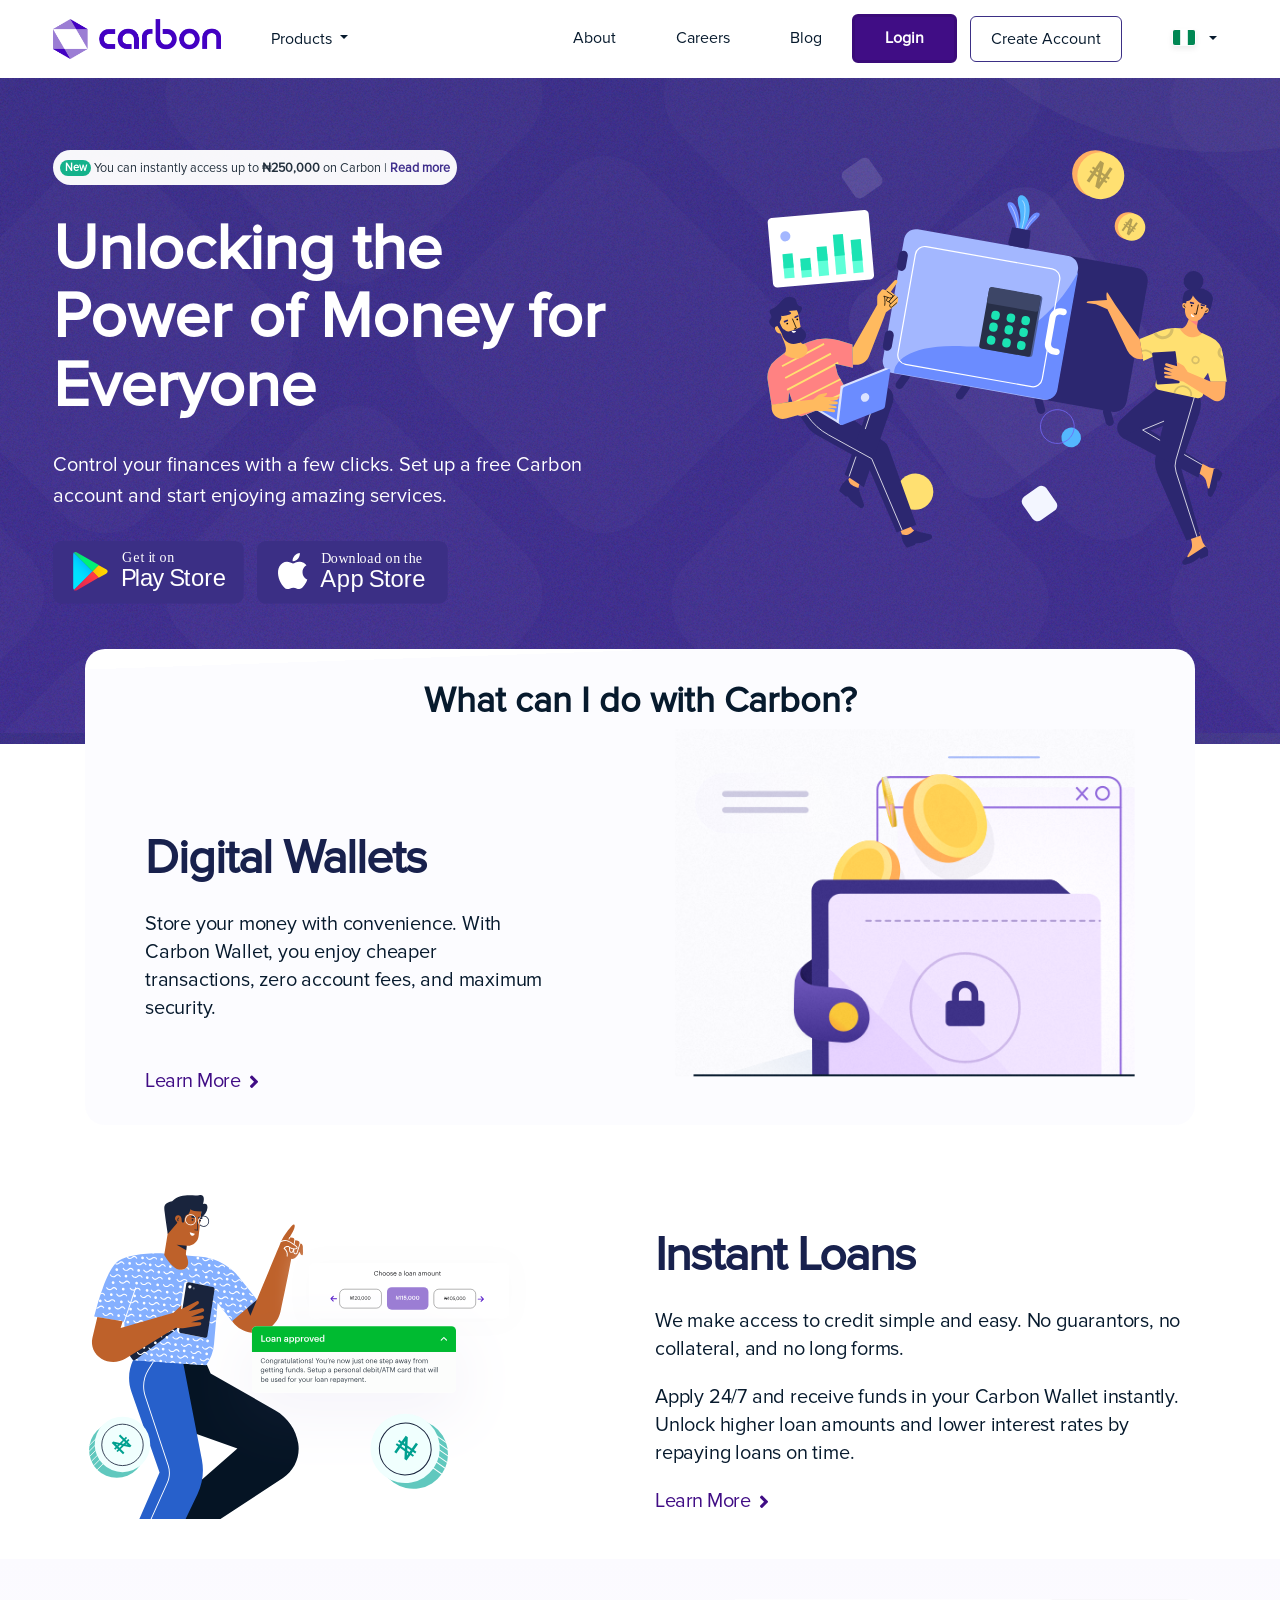
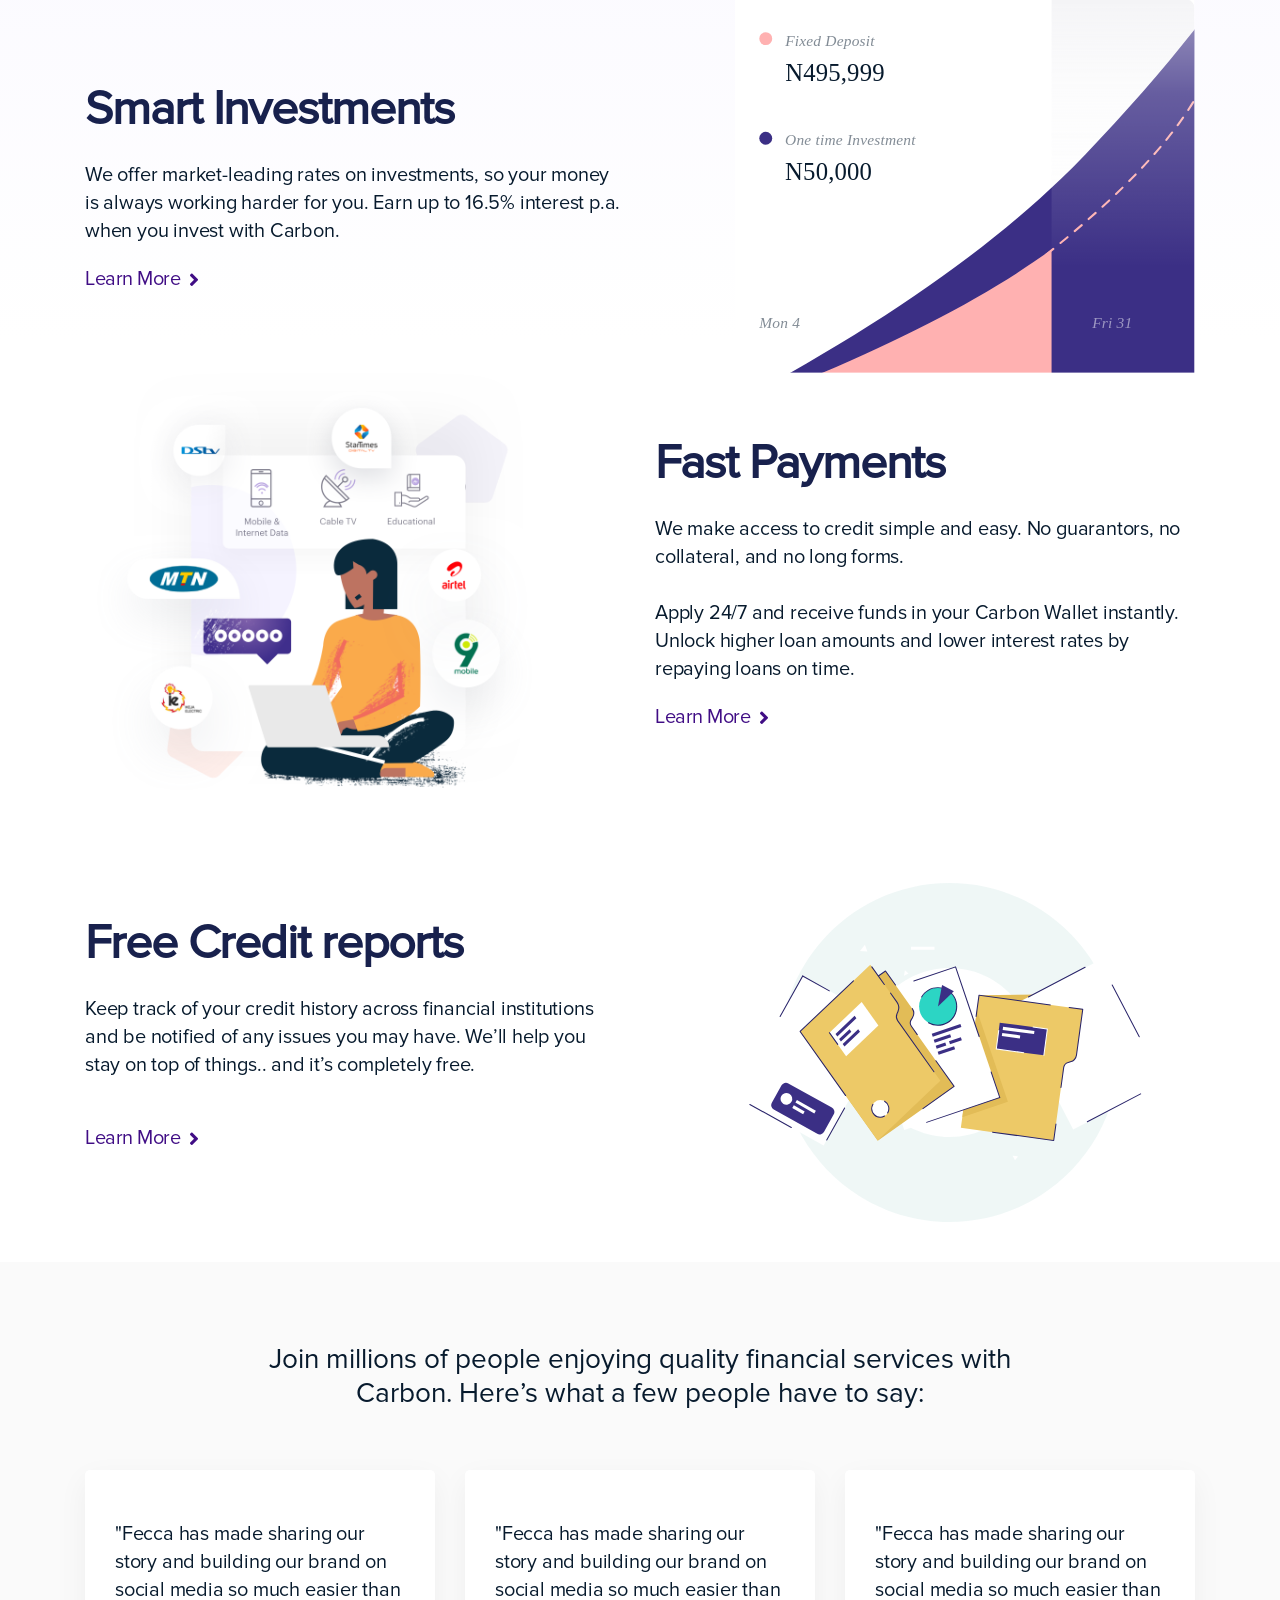
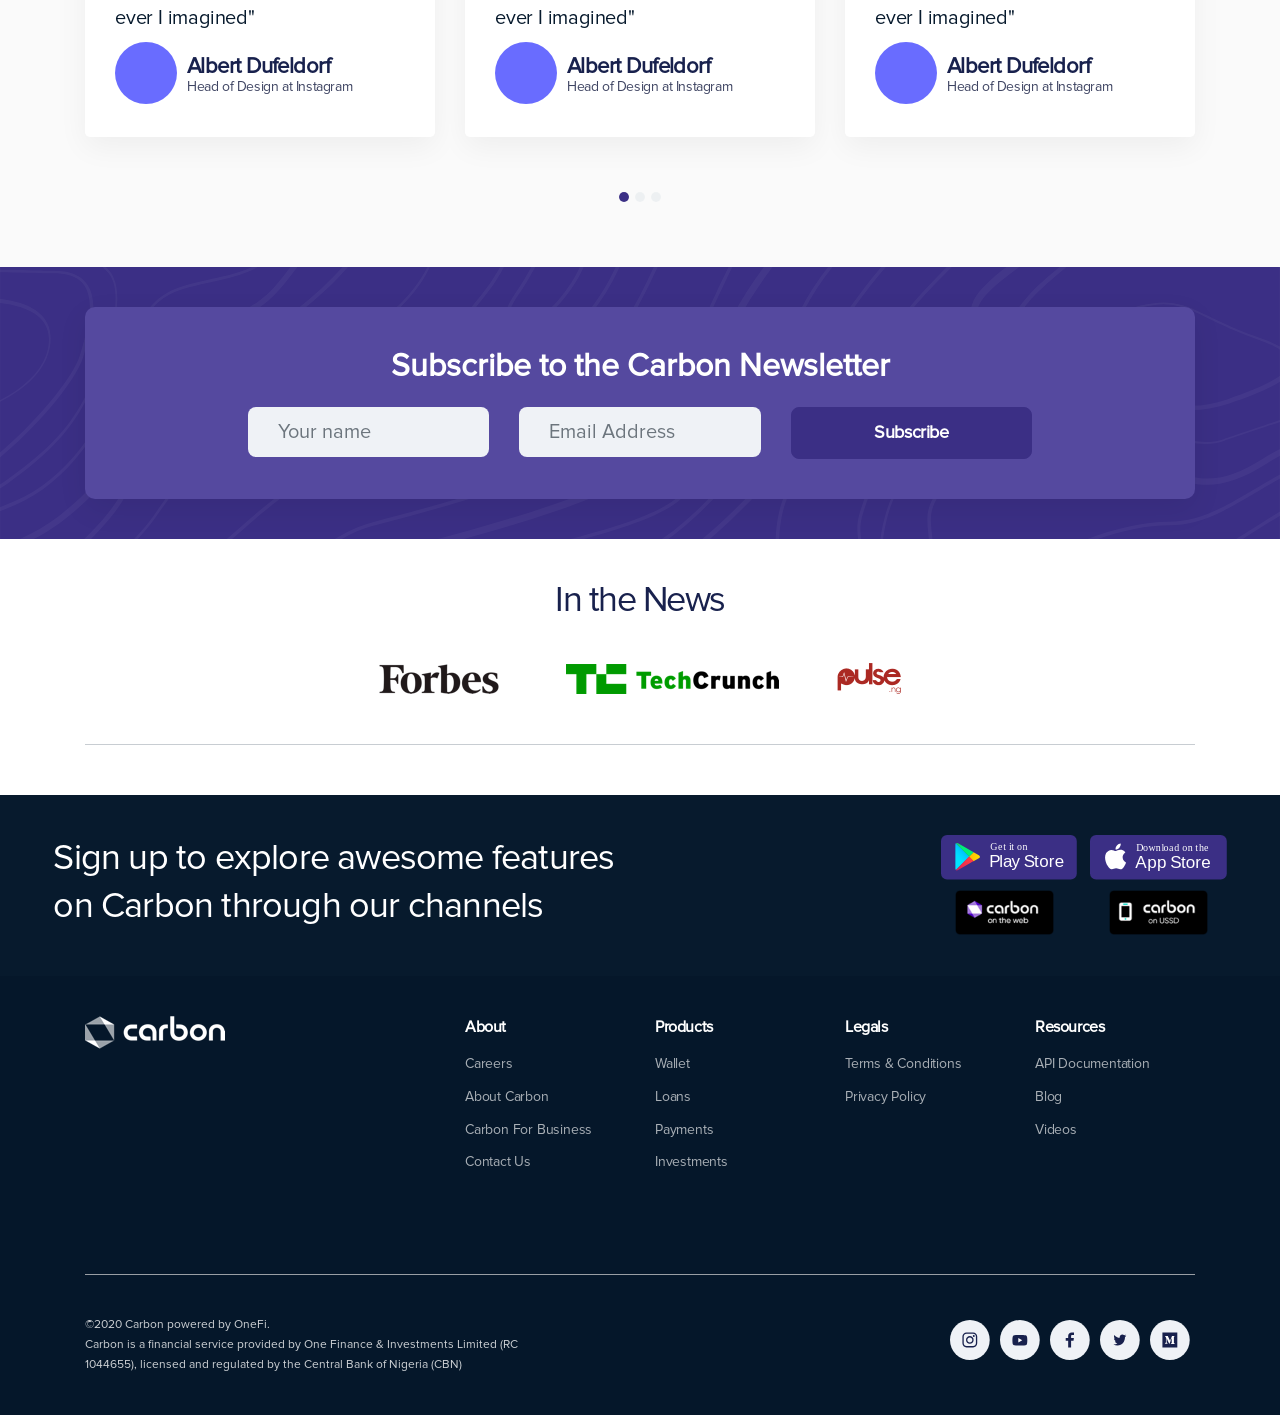
==== commit afd60e10: "made changes to the pages" ====
--- a/index.html
+++ b/index.html
@@ -100,7 +100,7 @@
 					</ul>
 					<ul class="navbar-nav second-nav ml-auto">
 						<li class="nav-item">
-							<a class="nav-link" href="#">About </a>
+							<a class="nav-link" href="about.html">About </a>
 						</li>
 						<li class="nav-item">
 							<a class="nav-link" href="https://carbon.bamboohr.com/jobs/">Careers</a>
@@ -152,7 +152,7 @@
 		</div>
 	</header>
 	<main class="main">
-		<div class="container-fluid">
+		<div class="container">
 			<section class="section-wallet">
 				<h3 class="heading-tertiary-variation" style="font-weight: bold;">What can I do with Carbon?</h3>
 				<div class="row sm-hidden">
@@ -185,7 +185,7 @@
 				</div>
 			</section>
 			<section class="section-loan">
-				<div class="container">
+				<div>
 					<div class="row margin-top-30">
 						<div class="col-lg-6 col-md-6">
 							<div class="image-width">
@@ -279,7 +279,7 @@
 						<div class="text-center">
 							<div class="image-width">
 								<img src="images/creditreports.svg" class="img-fluid" alt="credit reports">
-							</div>
+							<
 						</div>
 					</div>
 					<div class="col-lg-5 col-md-6">
@@ -507,7 +507,7 @@
 								<h6>About</h6>
 								<div class="margin-top-15">
 									<p><a href="https://carbon.bamboohr.com/jobs/">Careers</a></p>
-									<p><a href="">About Carbon</a></p>
+									<p><a href="about.html">About Carbon</a></p>
 									<p><a href="https://business.getcarbon.co/">Carbon For Business</a></p>
 									<p><a href="https://getcarbon.co/contact/">Contact Us</a></p>
 								</div>
--- a/css/style.css
+++ b/css/style.css
@@ -195,6 +195,16 @@
     position: relative;
     top: 2px; }
 
+.smaller-text {
+  font-stretch: normal;
+  font-style: normal;
+  font-size: 1.44rem;
+  font-weight: bold;
+  letter-spacing: 1.2px;
+  line-height: 1.25;
+  color: #071a2d;
+  text-transform: uppercase; }
+
 .pull-right {
   float: right; }
 
@@ -242,6 +252,12 @@
 
 .margin-top-20 {
   margin-top: 20px; }
+
+.mt-30 {
+  margin: 3rem 0; }
+
+.margin-right-10 {
+  margin-right: 1rem; }
 
 .btn.btn-info:hover {
   transform: translateY(-3px);
@@ -302,6 +318,21 @@
   padding-top: 7px;
   border-color: #3b2f85;
   height: 52px; }
+
+.btn.btn-info.btn-whoweare {
+  font-stretch: normal;
+  font-style: normal;
+  text-align: center;
+  color: #fff;
+  border-radius: 6px;
+  background-color: #fff;
+  font-size: 1.6rem;
+  font-weight: 500;
+  line-height: 1.5;
+  letter-spacing: -0.2px;
+  color: #071a2d;
+  padding: 1rem 3rem;
+  border-color: #fff; }
 
 .testimonial-box {
   border-radius: 5px;
@@ -579,6 +610,155 @@
     height: auto;
     padding-bottom: 6px; }
 
+.header {
+  background: url(./../images/about/about-header.png); }
+  .header .about-text {
+    color: #fff;
+    width: 45%;
+    margin: auto; }
+
+main .section-aboutus {
+  margin-top: -18rem;
+  padding: 0 !important; }
+  main .section-aboutus .aboutus {
+    border-radius: 4px;
+    background-color: #ffeddf;
+    max-width: 1069px;
+    margin: auto; }
+    main .section-aboutus .aboutus .half {
+      width: 50%; }
+      main .section-aboutus .aboutus .half .aboutus-wrapper {
+        padding: 3rem; }
+        main .section-aboutus .aboutus .half .aboutus-wrapper h3 {
+          font-stretch: normal;
+          font-style: normal;
+          font-size: 3.2rem;
+          font-weight: 500;
+          letter-spacing: -0.2px;
+          line-height: normal;
+          color: #071a2d; }
+        main .section-aboutus .aboutus .half .aboutus-wrapper p {
+          font-stretch: normal;
+          font-style: normal;
+          font-size: 2rem;
+          font-weight: normal;
+          letter-spacing: -0.2px;
+          line-height: 1.9;
+          color: #071a2d; }
+      main .section-aboutus .aboutus .half .whoweare-image {
+        background: url(./../images/about/whoweare.png);
+        background-size: cover;
+        max-width: 100%;
+        height: 100%; }
+main .section-team .team-wrapper {
+  width: 70%;
+  margin: auto;
+  padding: 0 4rem;
+  color: #111111; }
+  main .section-team .team-wrapper h2 {
+    margin-top: 1.5rem; }
+  main .section-team .team-wrapper p {
+    font-size: 2rem;
+    font-weight: 600;
+    color: #111111;
+    margin-top: 1.4rem;
+    margin-bottom: 0; }
+  main .section-team .team-wrapper span {
+    opacity: 0.5;
+    font-size: 16px; }
+main .section-services {
+  background: url(./../images/about/consumer.svg);
+  background-size: cover; }
+  main .section-services .consumer-wrapper {
+    max-width: 1096px;
+    margin: auto; }
+    main .section-services .consumer-wrapper h2 {
+      text-align: left;
+      width: 50%;
+      margin-bottom: 3rem; }
+    main .section-services .consumer-wrapper .findout {
+      width: 140px;
+      height: 140px;
+      border: solid 0.5px #9a8be5;
+      background-color: #5e50aa;
+      border-radius: 50%;
+      font-size: 16px;
+      font-weight: 500;
+      text-align: center;
+      color: #fff;
+      padding-top: 5.5rem; }
+      main .section-services .consumer-wrapper .findout::after {
+        content: "";
+        width: 2px;
+        height: 3rem;
+        color: #697381; }
+main .section-review h3 {
+  text-align: left; }
+main .section-review span {
+  font-size: 14px;
+  line-height: 1.57;
+  color: #071a2d;
+  display: inline-block;
+  width: 60%;
+  margin-bottom: 1.5rem; }
+main .section-presskit {
+  background-color: #f0f3f6; }
+  main .section-presskit h3 {
+    text-align: left; }
+  main .section-presskit .contact-wrapper {
+    border-radius: 10px;
+    background-color: #fff;
+    padding: 4rem 2.5rem; }
+    main .section-presskit .contact-wrapper p {
+      font-size: 18px;
+      color: #120c0c; }
+      main .section-presskit .contact-wrapper p a {
+        line-height: 0.83;
+        color: #120c0c; }
+
+.faq-header {
+  padding-bottom: 24rem; }
+
+.main .section-faq {
+  border-radius: 20px;
+  background-image: linear-gradient(358deg, #fcfcff 96%, #ffffff 39%);
+  padding: 5rem 10rem 8rem 10rem;
+  margin-top: -8rem; }
+  .main .section-faq h2 {
+    font-weight: 500;
+    line-height: 1.25;
+    color: #14171d; }
+  .main .section-faq .accordion {
+    margin-top: 5rem; }
+    .main .section-faq .accordion .card {
+      border-radius: 6px;
+      box-shadow: 0 12px 36px 0 rgba(0, 0, 0, 0.05);
+      border: 0;
+      margin-bottom: 2rem; }
+      .main .section-faq .accordion .card .card-head {
+        padding: 2rem 2.5rem;
+        background-color: transparent;
+        border-bottom: none; }
+        .main .section-faq .accordion .card .card-head h4 {
+          font-weight: 500;
+          line-height: 1.5;
+          text-align: left;
+          background: url(./../images/faq/arrow-up.svg) no-repeat calc(100% - 10px) center;
+          background-size: 20px;
+          cursor: pointer; }
+        .main .section-faq .accordion .card .card-head h4[aria-expanded="true"] {
+          background-image: url(./../images/faq/arrow-down.svg); }
+      .main .section-faq .accordion .card .card-body {
+        padding: 0 2.5rem 2.5rem 2.5rem; }
+        .main .section-faq .accordion .card .card-body p {
+          font-stretch: normal;
+          font-style: normal;
+          font-size: 1.92rem;
+          font-weight: normal;
+          letter-spacing: normal;
+          line-height: 1.5;
+          color: #606267; }
+
 .image-width {
   width: 460px; }
 
@@ -773,15 +953,25 @@
   background-repeat: no-repeat;
   height: 100%;
   background-position: center; }
+.investment .section-steps .image-width.howitworks-image {
+  width: 380px; }
 .investment .section-steps__wrapper {
   padding: 0 3rem; }
-  .investment .section-steps__wrapper .line {
-    width: 2px;
-    height: 70px;
-    border: solid 1px #3f2e8c;
-    margin-left: 2.9rem;
-    margin-top: 5rem;
-    margin-bottom: 1rem; }
+  .investment .section-steps__wrapper .relative {
+    position: relative; }
+    .investment .section-steps__wrapper .relative p.paragraph-white {
+      color: #3f2e8c;
+      position: absolute;
+      top: 6px; }
+    .investment .section-steps__wrapper .relative p.paragraph-white.stepone {
+      color: #fff; }
+    .investment .section-steps__wrapper .relative .line {
+      width: 2px;
+      height: 50px;
+      border: solid 1px #3f2e8c;
+      margin-left: 1.7rem;
+      margin-top: 1.5rem;
+      margin-bottom: 0.5rem; }
   .investment .section-steps__wrapper h6 {
     font-stretch: normal;
     font-style: normal;
@@ -790,7 +980,8 @@
     letter-spacing: normal;
     line-height: normal;
     color: #071a2d;
-    margin-top: 2.5rem; }
+    margin-top: 0.5rem;
+    margin-left: 3rem; }
 .investment .section-investmentterms {
   background-color: #fff7f6; }
   .investment .section-investmentterms .d-flex {
--- a/css/smallerscreen.css
+++ b/css/smallerscreen.css
@@ -15,6 +15,7 @@
         font-size: 5rem; 
     } 
     .heading-secondary,
+    .heading-secondary-white,
     .wallet-card h2  {
         font-size: 4rem; 
     }
@@ -69,9 +70,13 @@
     .investment .header__box .investment {
         position: relative; 
     }
-    .investment .section-steps .d-flex.full-size {
-        display: block !important; 
-    }
+    .investment .section-steps .d-flex.full-size,
+    main .section-aboutus .d-flex,
+    .investment .header .d-flex,
+    .investment .section-investmentterms .d-flex {
+        display: block!important;
+    }
+
     .investment .section-steps .half-size, .investment .section-steps__wrapper {
         width: 100%;
         padding: 2rem; 
@@ -92,7 +97,9 @@
     .section-newsletter .newsletter-wrapper .btn.btn-info.btn-subscribe {
         margin-bottom: 1rem;
     }
-    .main .section-testimonial h4.text-center {
+    .main .section-testimonial h4.text-center,
+    .header .about-text,
+    main .section-services .consumer-wrapper h2 {
         width: auto;
         padding: 0 2rem;
     }
@@ -118,16 +125,26 @@
     .header__access-box {
         height: auto;
         padding-top: 8px;
-    }
-    .investment .header .d-flex,
-    .investment .section-investmentterms .d-flex {
-        display: block!important;
     }
     .header .navbar ul.navbar-nav .dropdown-menu.dropdown-menu-lg {
         min-width: auto;
         max-height: 30rem;
         overflow-y: auto;
     }
+    .investment .section-steps__wrapper .relative p.paragraph-white {
+        width: 91%;
+        top: 1rem;
+    }
+    .image-width,
+    main .section-aboutus .d-flex .half {
+        width: auto;
+    }
+    .main .section-faq {
+        padding: 5rem;
+    }
+    main .section-aboutus .aboutus .half .whoweare-image {
+        height: 270px;
+    }
 }
 
 @media screen and (max-width: 576px) {
@@ -154,7 +171,8 @@
     main .section-wallet p.paragraph,
     main .section-loan p.paragraph,
     main .section-investment .section-payment p.paragraph,
-    main p.paragraph {
+    main p.paragraph,
+    main .section-review span {
         width: auto;
     }
     .section-testimonial h3.text-center,
@@ -183,8 +201,12 @@
     .main .section-investment .section-payment p.paragraph,
     .wallet .paragraph-wrapper,
     #payment .header__box p,
-    .investment p {
-        width: auto;
+    .investment p,
+    .image-width {
+        width: auto;
+    }
+    .investment .section-steps__wrapper .relative p.paragraph-white {
+        width: 91%;
     }
     .loan .section-referral__wrapper {
         width: auto;
@@ -200,6 +222,13 @@
     .footer .footer__bottom .form-inline .btn.btn-info.btn-subscribe {
         margin-left: 0; 
     } 
+}
+
+@media screen and (max-width: 350px) {
+    .footer__top .container-fluid img.margin-left-10 {
+        margin-top: 1rem;
+        margin-left: 0;
+    }
 }
 
 @media screen and (max-width: 600px) {
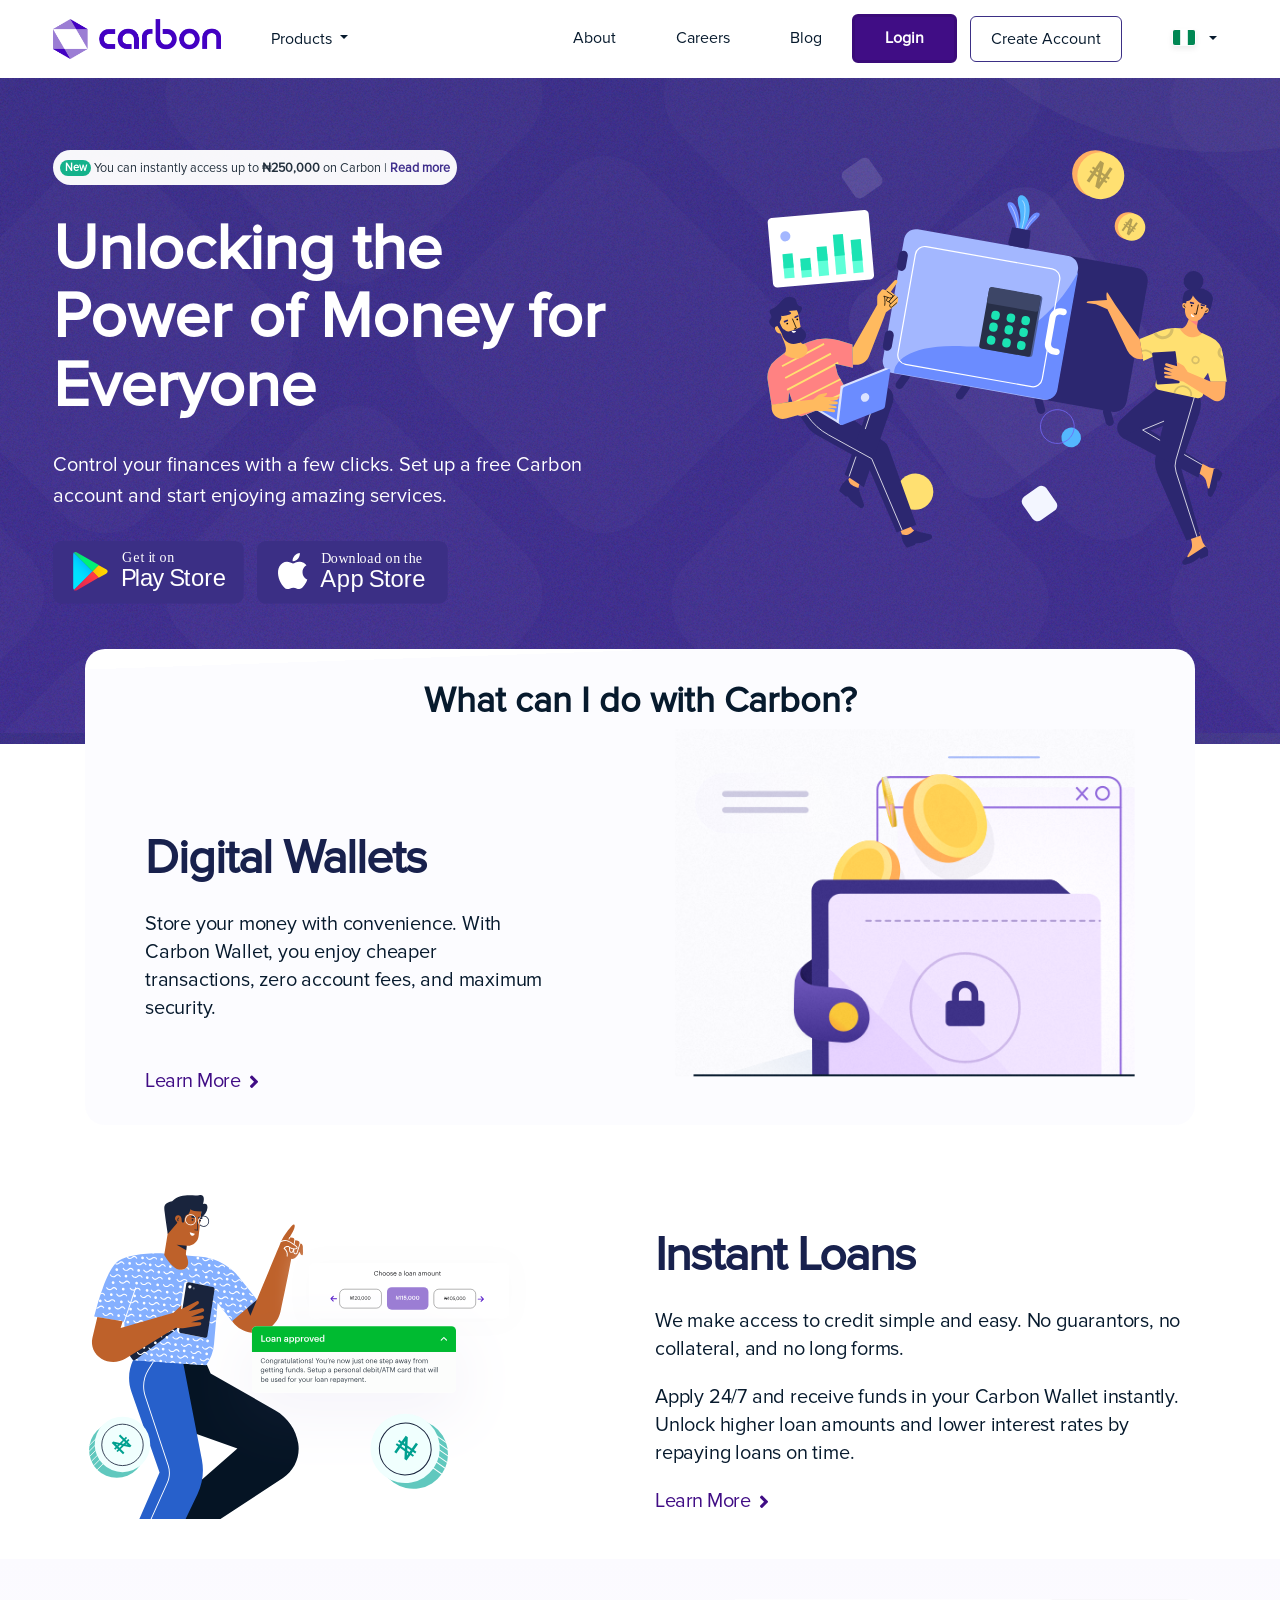
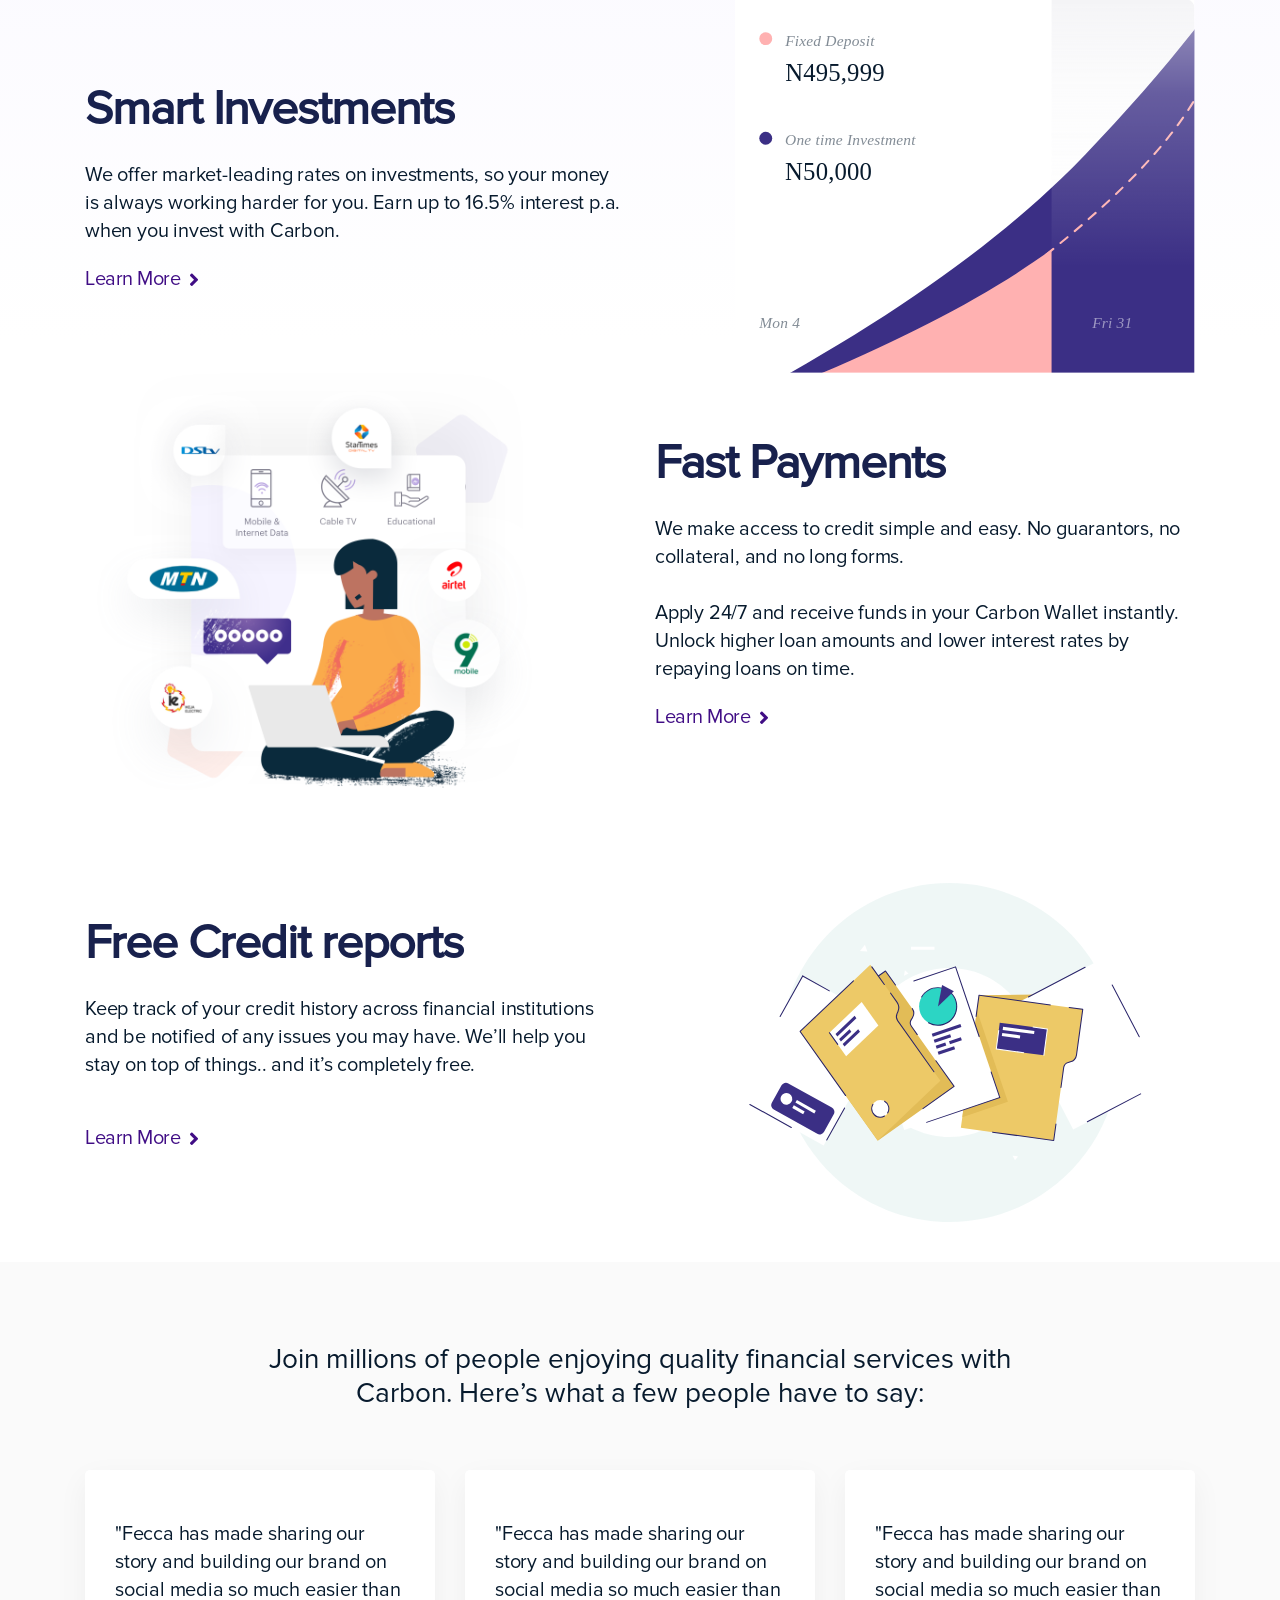
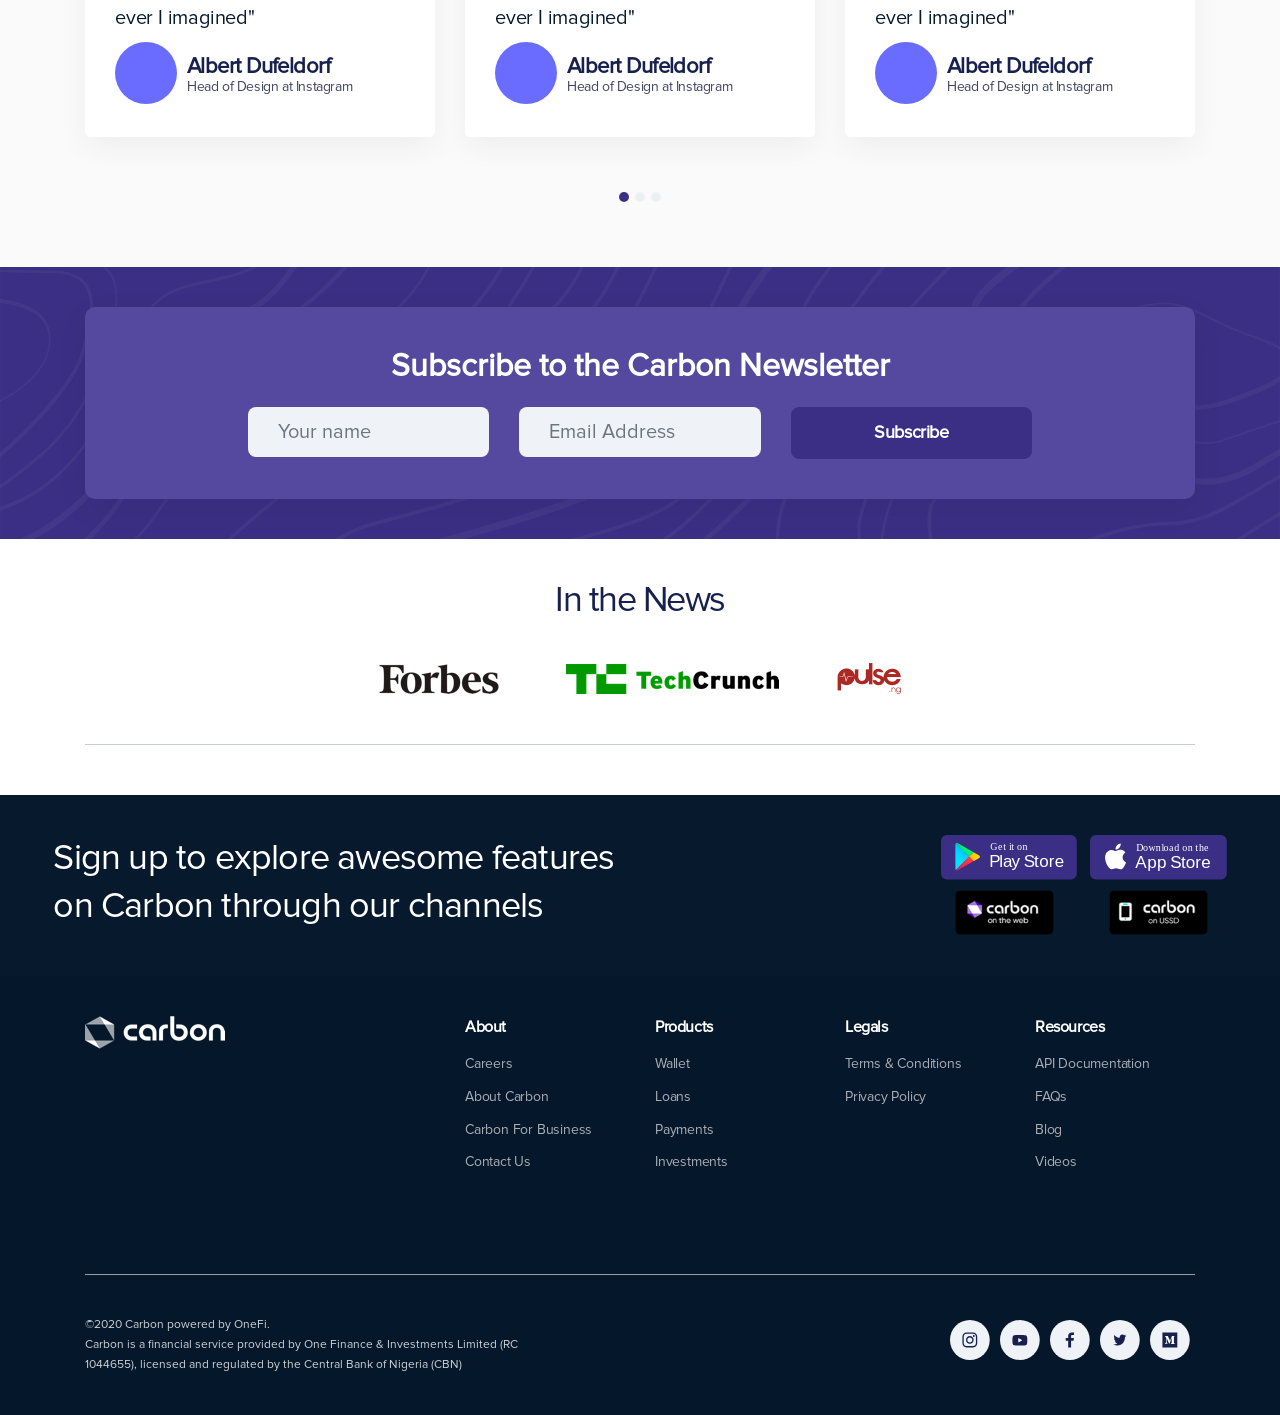
==== commit 81c73a8a: "made changes to the pages" ====
--- a/index.html
+++ b/index.html
@@ -532,6 +532,7 @@
 								<h6>Resources</h6>
 								<div class="margin-top-15">
 									<p><a href="https://business.getcarbon.co/developers">API Documentation</a></p>
+									<p><a href="faq.html">FAQs</a></p>
 									<p><a href="https://blog.getcarbon.co/">Blog</a></p>
 									<p><a href="https://www.youtube.com/GetCarbon">Videos</a></p>
 								</div>
--- a/css/style.css
+++ b/css/style.css
@@ -225,6 +225,9 @@
 
 .margin-top-15 {
   margin-top: 15px; }
+
+.margin-top-25 {
+  margin-top: 25px; }
 
 .margin-left-10 {
   margin-left: 10px; }
@@ -669,42 +672,46 @@
 main .section-services {
   background: url(./../images/about/consumer.svg);
   background-size: cover; }
-  main .section-services .consumer-wrapper {
-    max-width: 1096px;
-    margin: auto; }
-    main .section-services .consumer-wrapper h2 {
-      text-align: left;
-      width: 50%;
-      margin-bottom: 3rem; }
-    main .section-services .consumer-wrapper .findout {
-      width: 140px;
-      height: 140px;
-      border: solid 0.5px #9a8be5;
-      background-color: #5e50aa;
-      border-radius: 50%;
-      font-size: 16px;
-      font-weight: 500;
-      text-align: center;
-      color: #fff;
-      padding-top: 5.5rem; }
-      main .section-services .consumer-wrapper .findout::after {
-        content: "";
-        width: 2px;
-        height: 3rem;
-        color: #697381; }
-main .section-review h3 {
-  text-align: left; }
-main .section-review span {
-  font-size: 14px;
-  line-height: 1.57;
-  color: #071a2d;
-  display: inline-block;
-  width: 60%;
-  margin-bottom: 1.5rem; }
+  main .section-services h2 {
+    text-align: left;
+    width: 50%;
+    margin-bottom: 3rem; }
+  main .section-services .findout {
+    width: 140px;
+    height: 140px;
+    border: solid 0.5px #9a8be5;
+    background-color: #5e50aa;
+    border-radius: 50%;
+    font-size: 16px;
+    font-weight: 500;
+    text-align: center;
+    color: #fff;
+    padding-top: 5.5rem; }
+    main .section-services .findout::after {
+      content: "";
+      width: 2px;
+      height: 3rem;
+      color: #697381; }
+main .section-review {
+  background: url(./../images/about/yearinreview-background.svg);
+  background-size: cover; }
+  main .section-review h3 {
+    text-align: left; }
+  main .section-review span {
+    font-size: 14px;
+    line-height: 1.57;
+    color: #071a2d;
+    display: inline-block;
+    width: 60%;
+    margin-bottom: 1.5rem; }
 main .section-presskit {
-  background-color: #f0f3f6; }
+  background-color: #f0f3f6;
+  position: relative;
+  z-index: 2; }
   main .section-presskit h3 {
     text-align: left; }
+  main .section-presskit .presskit {
+    width: 264px; }
   main .section-presskit .contact-wrapper {
     border-radius: 10px;
     background-color: #fff;
@@ -715,6 +722,54 @@
       main .section-presskit .contact-wrapper p a {
         line-height: 0.83;
         color: #120c0c; }
+main .section-journey {
+  background: url(./../images/about/integration.png);
+  background-size: contain;
+  background-position: right;
+  background-repeat: no-repeat;
+  margin-left: 7rem; }
+  main .section-journey .timeline {
+    position: relative; }
+    main .section-journey .timeline::after {
+      content: '';
+      position: absolute;
+      width: 1px;
+      background-color: #697381;
+      top: 0;
+      bottom: 60px;
+      left: 0;
+      margin-left: 0.5px; }
+    main .section-journey .timeline .wrapper {
+      padding: 10px 40px;
+      position: relative;
+      background-color: inherit;
+      width: 50%; }
+      main .section-journey .timeline .wrapper::after {
+        content: '';
+        position: absolute;
+        background: url(./../images/about/steps.svg);
+        width: 100%;
+        height: 50px;
+        background-repeat: no-repeat;
+        right: -17px;
+        top: 15px;
+        z-index: 1; }
+      main .section-journey .timeline .wrapper .content {
+        padding-top: 8px;
+        padding-bottom: 50px; }
+        main .section-journey .timeline .wrapper .content h4 {
+          font-size: 24px;
+          line-height: 1.33;
+          color: #404855; }
+        main .section-journey .timeline .wrapper .content p {
+          font-size: 18px;
+          line-height: 1.44;
+          color: #697381; }
+    main .section-journey .timeline .wrapper.right::after {
+      left: -18px; }
+main .consumer-wrapper {
+  max-width: 80%;
+  margin: auto; }
 
 .faq-header {
   padding-bottom: 24rem; }
--- a/css/smallerscreen.css
+++ b/css/smallerscreen.css
@@ -58,7 +58,8 @@
     .header .navbar ul.navbar-nav .nav-link {
         padding: 0; 
     }
-    .header .margin-top--50 {
+    .header .margin-top--50,
+    main .section-presskit .contact-wrapper {
         margin-top: 2rem; 
     }
     .footer .footer__bottom .d-flex {
@@ -136,14 +137,25 @@
         top: 1rem;
     }
     .image-width,
-    main .section-aboutus .d-flex .half {
+    main .section-aboutus .d-flex .half,
+    main .section-journey .timeline .wrapper {
         width: auto;
     }
     .main .section-faq {
-        padding: 5rem;
+        padding: 5rem 1rem;
+    }
+    .main .section-faq .accordion .card .card-head,
+    .main .section-faq .accordion .card .card-body {
+        padding: 2rem 1rem;
     }
     main .section-aboutus .aboutus .half .whoweare-image {
         height: 270px;
+    }
+    main .section-journey {
+        margin-left: 10rem;
+    }
+    main .section-services .consumer-wrapper .findout {
+        margin: 0 2rem;
     }
 }
 
@@ -238,6 +250,30 @@
     .wallet .section-walletdetails__wrapper .d-flex .wallet-card {
         width: 100%; 
     } 
+    .timeline::after {
+        left: 31px;
+    }
+      
+    .wrapper {
+      width: 100%;
+      padding-left: 70px;
+      padding-right: 25px;
+    }
+      
+    .wrapper::before {
+      left: 60px;
+      border: medium solid white;
+      border-width: 10px 10px 10px 0;
+      border-color: transparent white transparent transparent;
+    }
+
+    .right::after {
+      left: 15px;
+    }
+      
+    .right {
+      left: 0%;
+    }
 }
 
 @media screen and (max-width: 1100px) {
@@ -247,6 +283,9 @@
     .investment .section-steps h6 {
         width: 100%; 
     } 
+    main .section-journey {
+        background: #fff;
+    }
 }
 
 @media screen and (min-width: 1300px) {
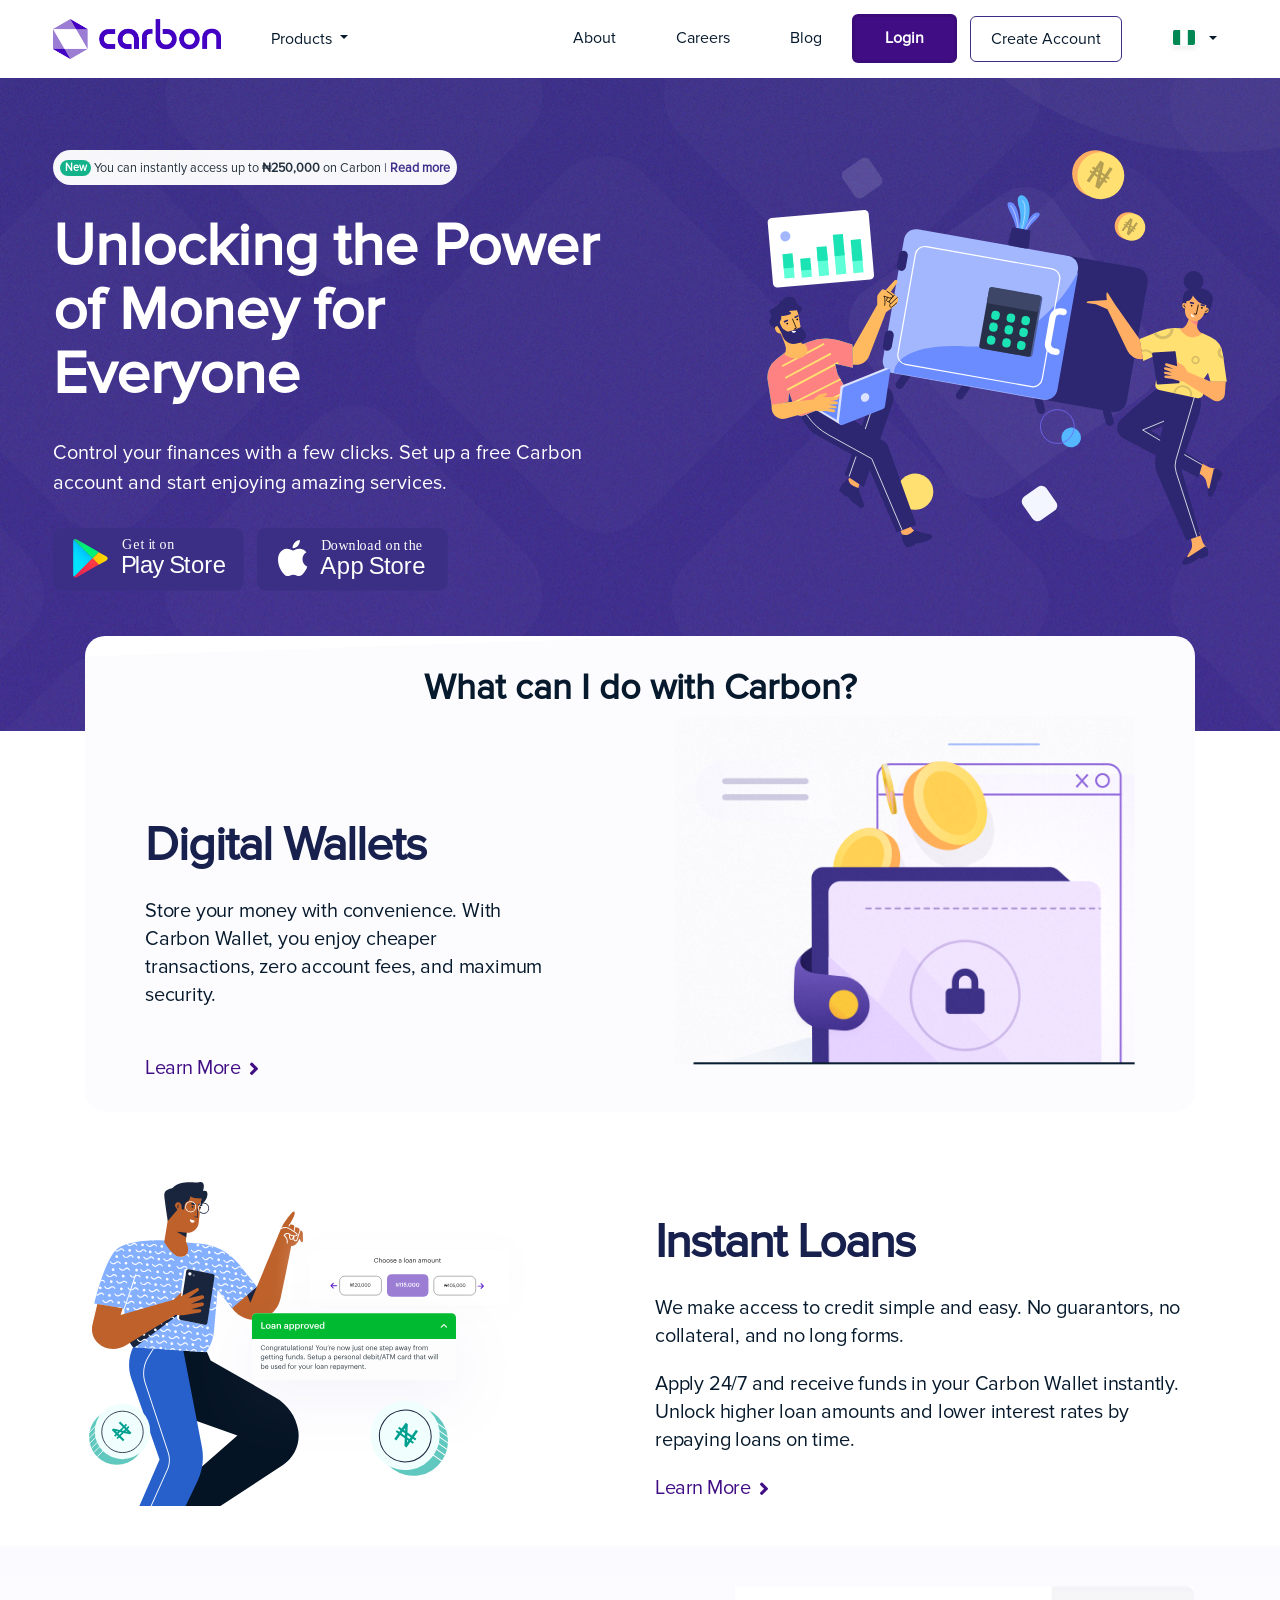
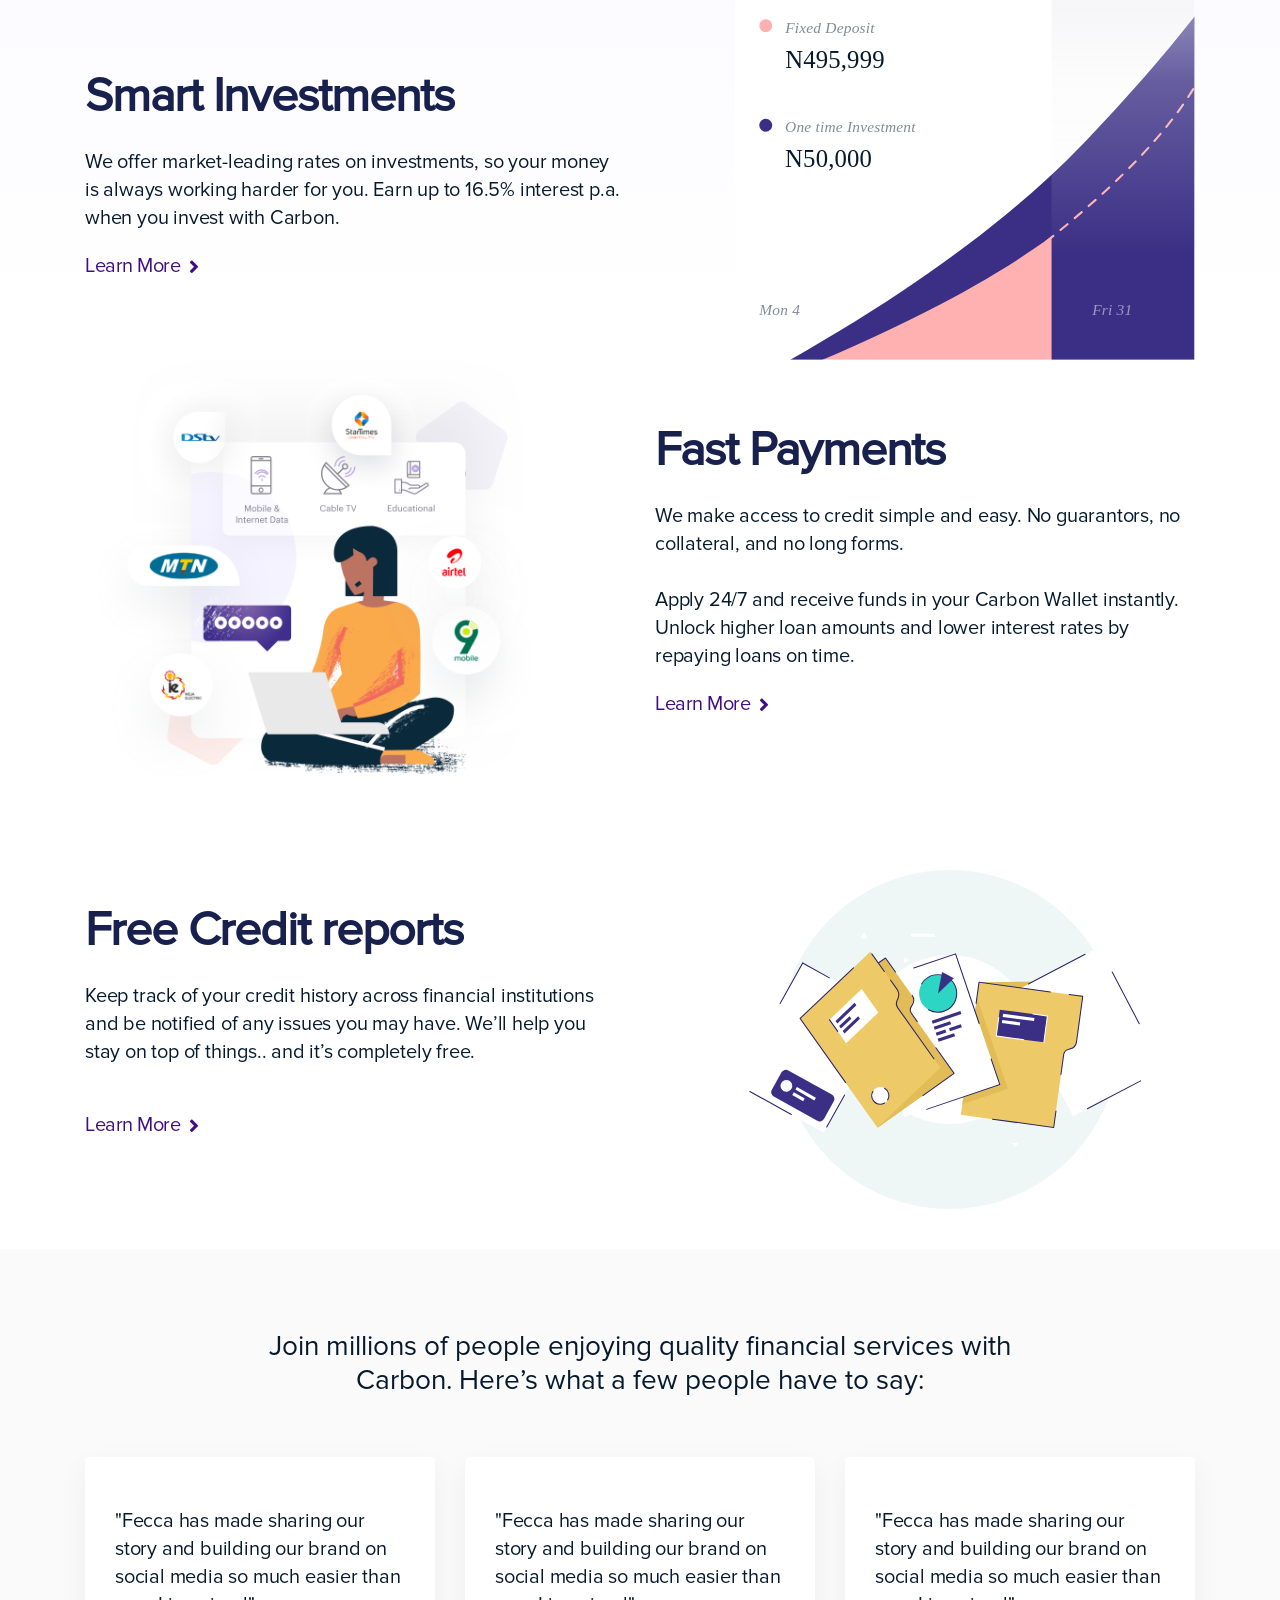
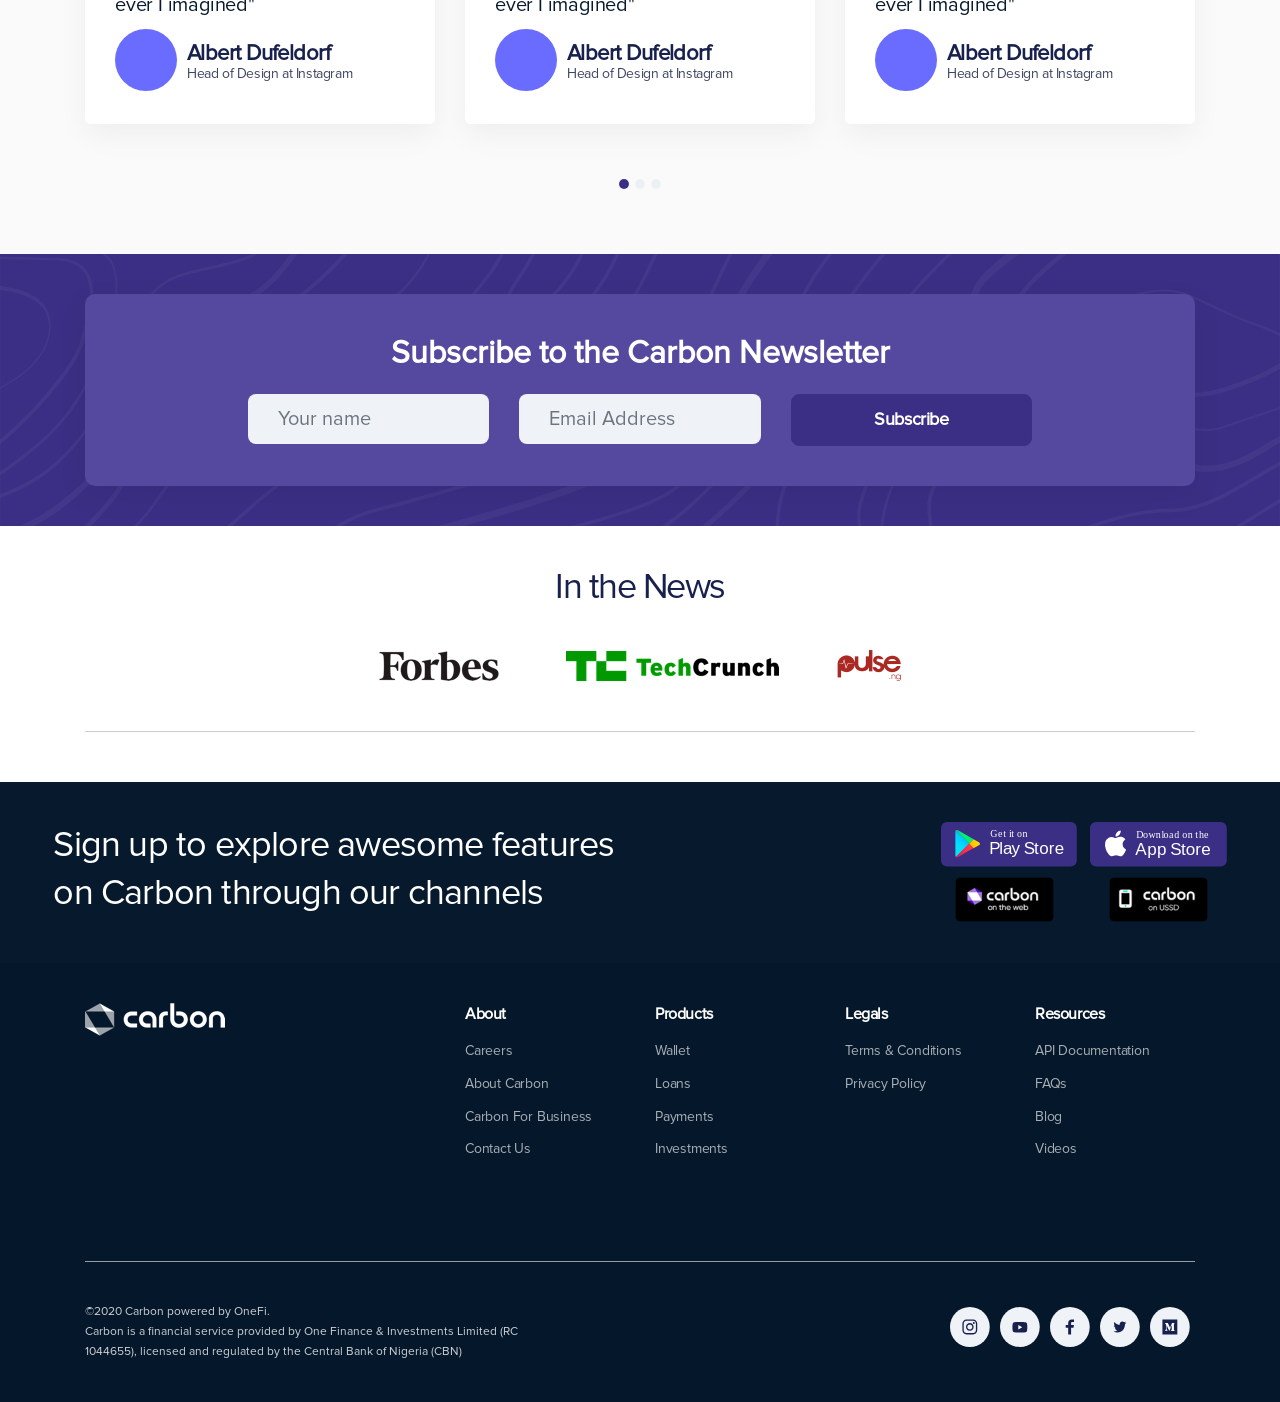
==== commit a2d7f6f4: "added faq details" ====
--- a/index.html
+++ b/index.html
@@ -10,7 +10,6 @@
 	<link rel="icon" href="images/favicon-32x32.png" sizes="32x32">
     <link rel="icon" href="images/favicon-192x192.png" sizes="192x192">
     <link rel="apple-touch-icon-precomposed" href="images/favicon-180x180.png">
-	<link href="vendor/slick/slick.css" rel="stylesheet">
 	<link href="vendor/bootstrap/bootstrap.min.css" rel="stylesheet">
 	<link rel="stylesheet" href="vendor/fortawesome/css/all.min.css">
 	<link rel="stylesheet" href="css/hover-min.css">
@@ -242,7 +241,7 @@
 				<div class="row section-payment">
 					<div class="col-lg-6 col-md-6">
 						<div class="image-width">
-							<img src="images/fastpayments.png" srcset="images/fastpayments@2x.png 2x, images/fastpayments@3x.png 3x" class="img-fluid" alt="fast payments">
+							<img src="images/fastpayments.png" class="img-fluid" alt="fast payments">
 						</div>
 					</div>
 					<div class="col-lg-6 col-md-6">
@@ -580,7 +579,5 @@
 	<script src="vendor/bootstrap/popper.min.js"></script>
 	<script src="vendor/jquery/jquery.min.js"></script>
 	<script src="vendor/bootstrap/bootstrap.min.js"></script>
-	<script src="vendor/slick/jquery-migrate-1.2.1.min.js"></script>
-	<script src="vendor/slick/slick.min.js"></script>
 </body>
 </html>
--- a/css/style.css
+++ b/css/style.css
@@ -393,7 +393,11 @@
   font-weight: 600; }
   .nav-tabs .nav-link.active::after {
     content: "\f105";
-    margin-left: 1.5rem; }
+    font-family: 'Font Awesome 5 Pro';
+    font-weight: 900;
+    margin-left: 1.5rem;
+    position: relative;
+    top: 3px; }
 
 .tab-content h4 {
   font-size: 2.8rem;
@@ -615,6 +619,8 @@
 
 .header {
   background: url(./../images/about/about-header.png); }
+  .header h1 {
+    font-size: 6rem; }
   .header .about-text {
     color: #fff;
     width: 45%;
@@ -677,8 +683,8 @@
     width: 50%;
     margin-bottom: 3rem; }
   main .section-services .findout {
-    width: 140px;
-    height: 140px;
+    width: 130px;
+    height: 130px;
     border: solid 0.5px #9a8be5;
     background-color: #5e50aa;
     border-radius: 50%;
@@ -686,12 +692,8 @@
     font-weight: 500;
     text-align: center;
     color: #fff;
-    padding-top: 5.5rem; }
-    main .section-services .findout::after {
-      content: "";
-      width: 2px;
-      height: 3rem;
-      color: #697381; }
+    padding-top: 5.5rem;
+    position: relative; }
 main .section-review {
   background: url(./../images/about/yearinreview-background.svg);
   background-size: cover; }
@@ -728,45 +730,66 @@
   background-position: right;
   background-repeat: no-repeat;
   margin-left: 7rem; }
-  main .section-journey .timeline {
-    position: relative; }
-    main .section-journey .timeline::after {
-      content: '';
+  main .section-journey .c-timeline {
+    position: relative;
+    padding-left: 6rem;
+    padding-top: 10rem;
+    margin-top: -7.9rem; }
+    main .section-journey .c-timeline::after {
+      content: "";
+      display: block;
+      width: 0;
+      height: 100%;
+      border: 1px solid #eaf6fc;
       position: absolute;
-      width: 1px;
-      background-color: #697381;
       top: 0;
-      bottom: 60px;
+      left: 60px;
+      left: 0; }
+    main .section-journey .c-timeline__bar {
+      display: none;
+      width: 0;
+      height: 0;
+      border: 1px solid #5e50aa;
+      position: absolute;
+      top: 0;
       left: 0;
-      margin-left: 0.5px; }
-    main .section-journey .timeline .wrapper {
-      padding: 10px 40px;
+      z-index: 1;
+      transition: ease-in-out all 0.5s; }
+    main .section-journey .c-timeline__frame {
+      max-width: 560px; }
+    main .section-journey .c-timeline__item {
       position: relative;
-      background-color: inherit;
-      width: 50%; }
-      main .section-journey .timeline .wrapper::after {
-        content: '';
+      margin-bottom: 45px;
+      padding-bottom: 15px;
+      z-index: 1;
+      list-style-type: none; }
+      main .section-journey .c-timeline__item::before {
+        content: "";
+        display: block;
+        width: 45px;
+        height: 45px;
+        top: 2px;
+        background-image: url(./../images/about/steps.svg), linear-gradient(white, white);
+        background-repeat: no-repeat;
+        box-shadow: 0px 1px 2px rgba(0, 0, 0, 0.02);
+        border: 4px solid #fff;
         position: absolute;
-        background: url(./../images/about/steps.svg);
-        width: 100%;
-        height: 50px;
-        background-repeat: no-repeat;
-        right: -17px;
-        top: 15px;
-        z-index: 1; }
-      main .section-journey .timeline .wrapper .content {
+        left: -82px; }
+      main .section-journey .c-timeline__item:last-child {
+        margin-bottom: 0; }
+      main .section-journey .c-timeline__item .content {
         padding-top: 8px;
-        padding-bottom: 50px; }
-        main .section-journey .timeline .wrapper .content h4 {
+        padding-bottom: 7rem; }
+        main .section-journey .c-timeline__item .content:last-child {
+          padding-bottom: 0; }
+        main .section-journey .c-timeline__item .content h4 {
           font-size: 24px;
           line-height: 1.33;
           color: #404855; }
-        main .section-journey .timeline .wrapper .content p {
+        main .section-journey .c-timeline__item .content p {
           font-size: 18px;
           line-height: 1.44;
           color: #697381; }
-    main .section-journey .timeline .wrapper.right::after {
-      left: -18px; }
 main .consumer-wrapper {
   max-width: 80%;
   margin: auto; }
@@ -800,12 +823,13 @@
           text-align: left;
           background: url(./../images/faq/arrow-up.svg) no-repeat calc(100% - 10px) center;
           background-size: 20px;
-          cursor: pointer; }
+          cursor: pointer;
+          padding-right: 1rem; }
         .main .section-faq .accordion .card .card-head h4[aria-expanded="true"] {
           background-image: url(./../images/faq/arrow-down.svg); }
       .main .section-faq .accordion .card .card-body {
         padding: 0 2.5rem 2.5rem 2.5rem; }
-        .main .section-faq .accordion .card .card-body p {
+        .main .section-faq .accordion .card .card-body p, .main .section-faq .accordion .card .card-body li {
           font-stretch: normal;
           font-style: normal;
           font-size: 1.92rem;
--- a/css/smallerscreen.css
+++ b/css/smallerscreen.css
@@ -28,7 +28,10 @@
     }
 
     .heading-four,
-    .heading-four-white {
+    .heading-four-white,
+    .paragraph-variation,
+    .investment .section-steps .half-size h6, .investment .section-steps__wrapper h6,
+    main .section-journey .c-timeline__item .content h4 {
         font-size: 2rem;
     }
 
@@ -38,10 +41,6 @@
         font-size: 1.6rem;
     }
 
-    .paragraph-variation {
-        font-size: 2rem; 
-    }
-
     .nav-tabs .nav-link {
         font-size: 1.3rem;
         padding-left: 1.5rem; 
@@ -49,7 +48,8 @@
     .tab-content h4 {
         font-size: 2.5rem; 
     }
-    .tab-content p {
+    .tab-content p,
+    main .section-journey .c-timeline__item .content p {
         font-size: 1.5rem; 
     }
     .header .navbar {
@@ -82,10 +82,8 @@
         width: 100%;
         padding: 2rem; 
     }
-    .investment .section-steps .half-size h6, .investment .section-steps__wrapper h6 {
-        font-size: 2rem; 
-    }
-    .section-terms .container-fluid {
+    .section-terms .container-fluid,
+    main .consumer-wrapper {
         width: 95%; 
     }
     .investment .section-steps__image {
@@ -152,10 +150,13 @@
         height: 270px;
     }
     main .section-journey {
-        margin-left: 10rem;
+        margin-left: 9.5rem;
     }
     main .section-services .consumer-wrapper .findout {
         margin: 0 2rem;
+    }
+    main .section-journey .c-timeline__frame {
+        margin-left: -7px;
     }
 }
 
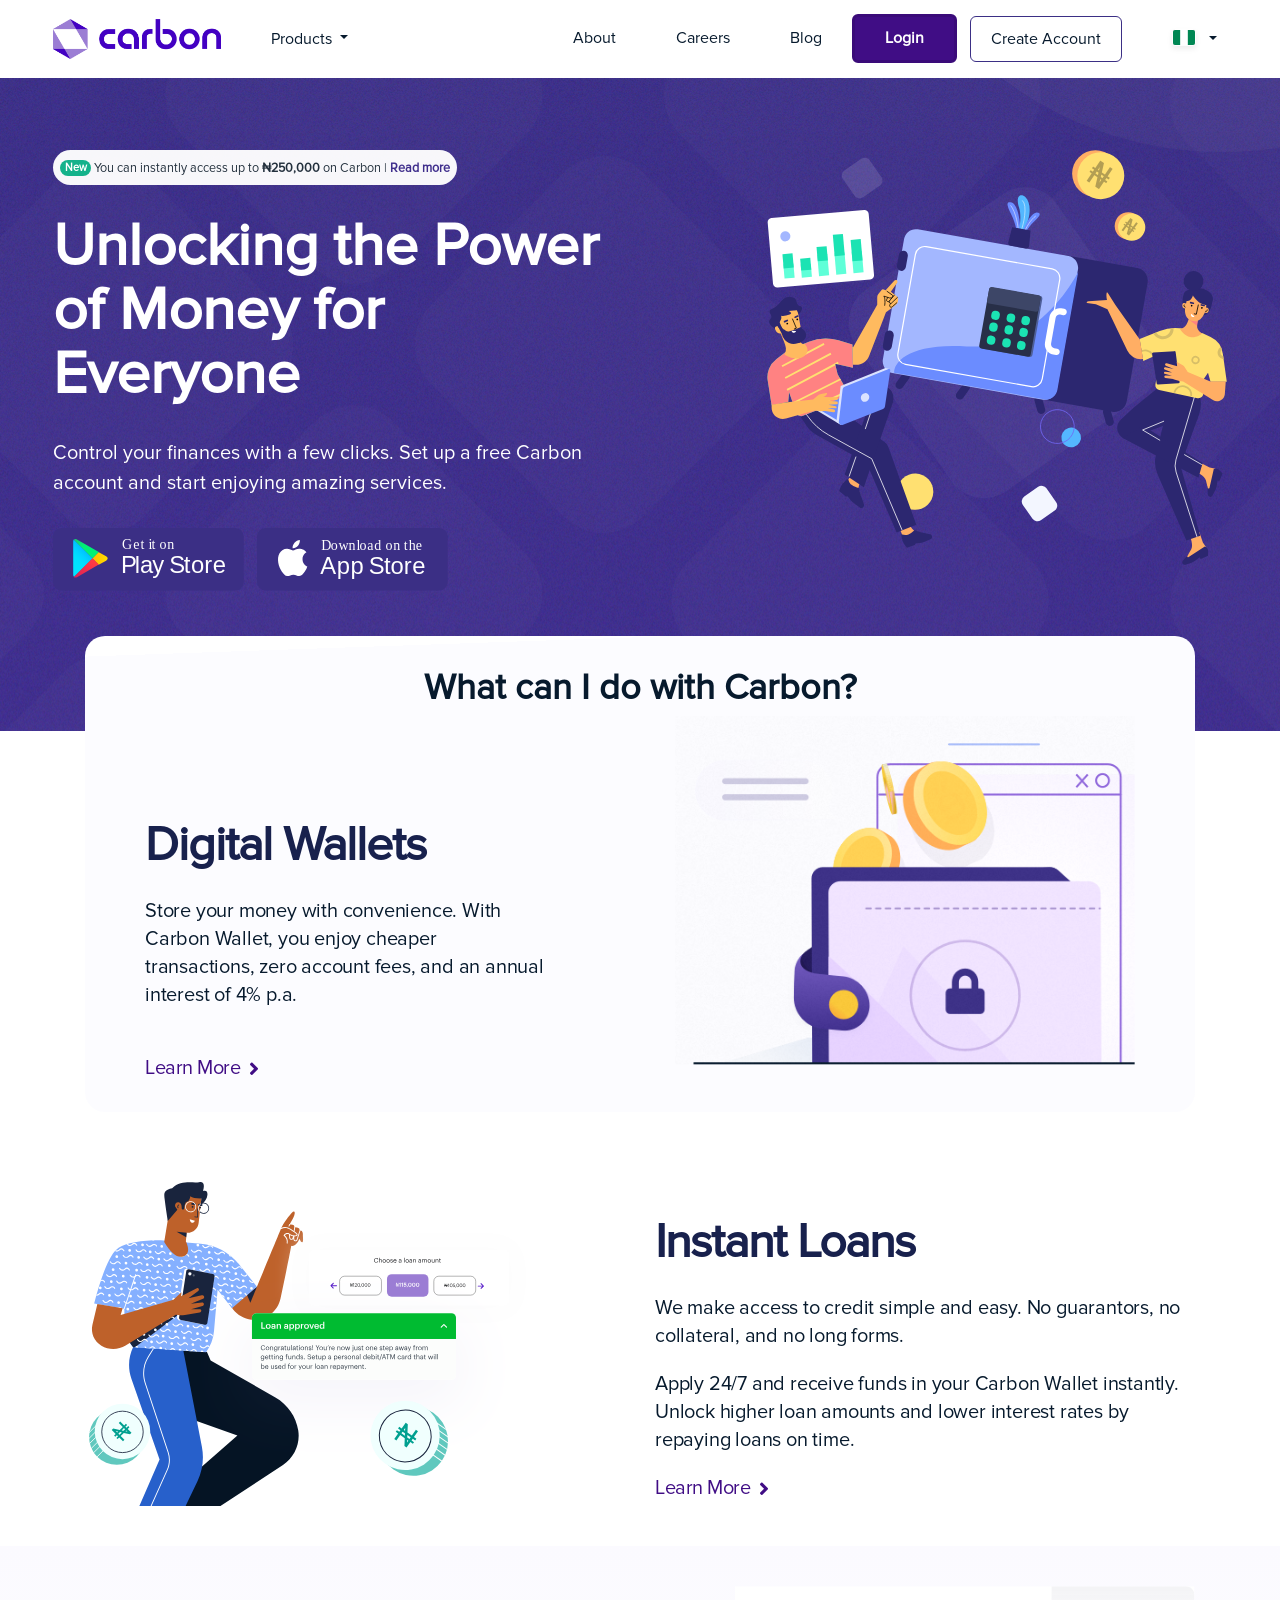
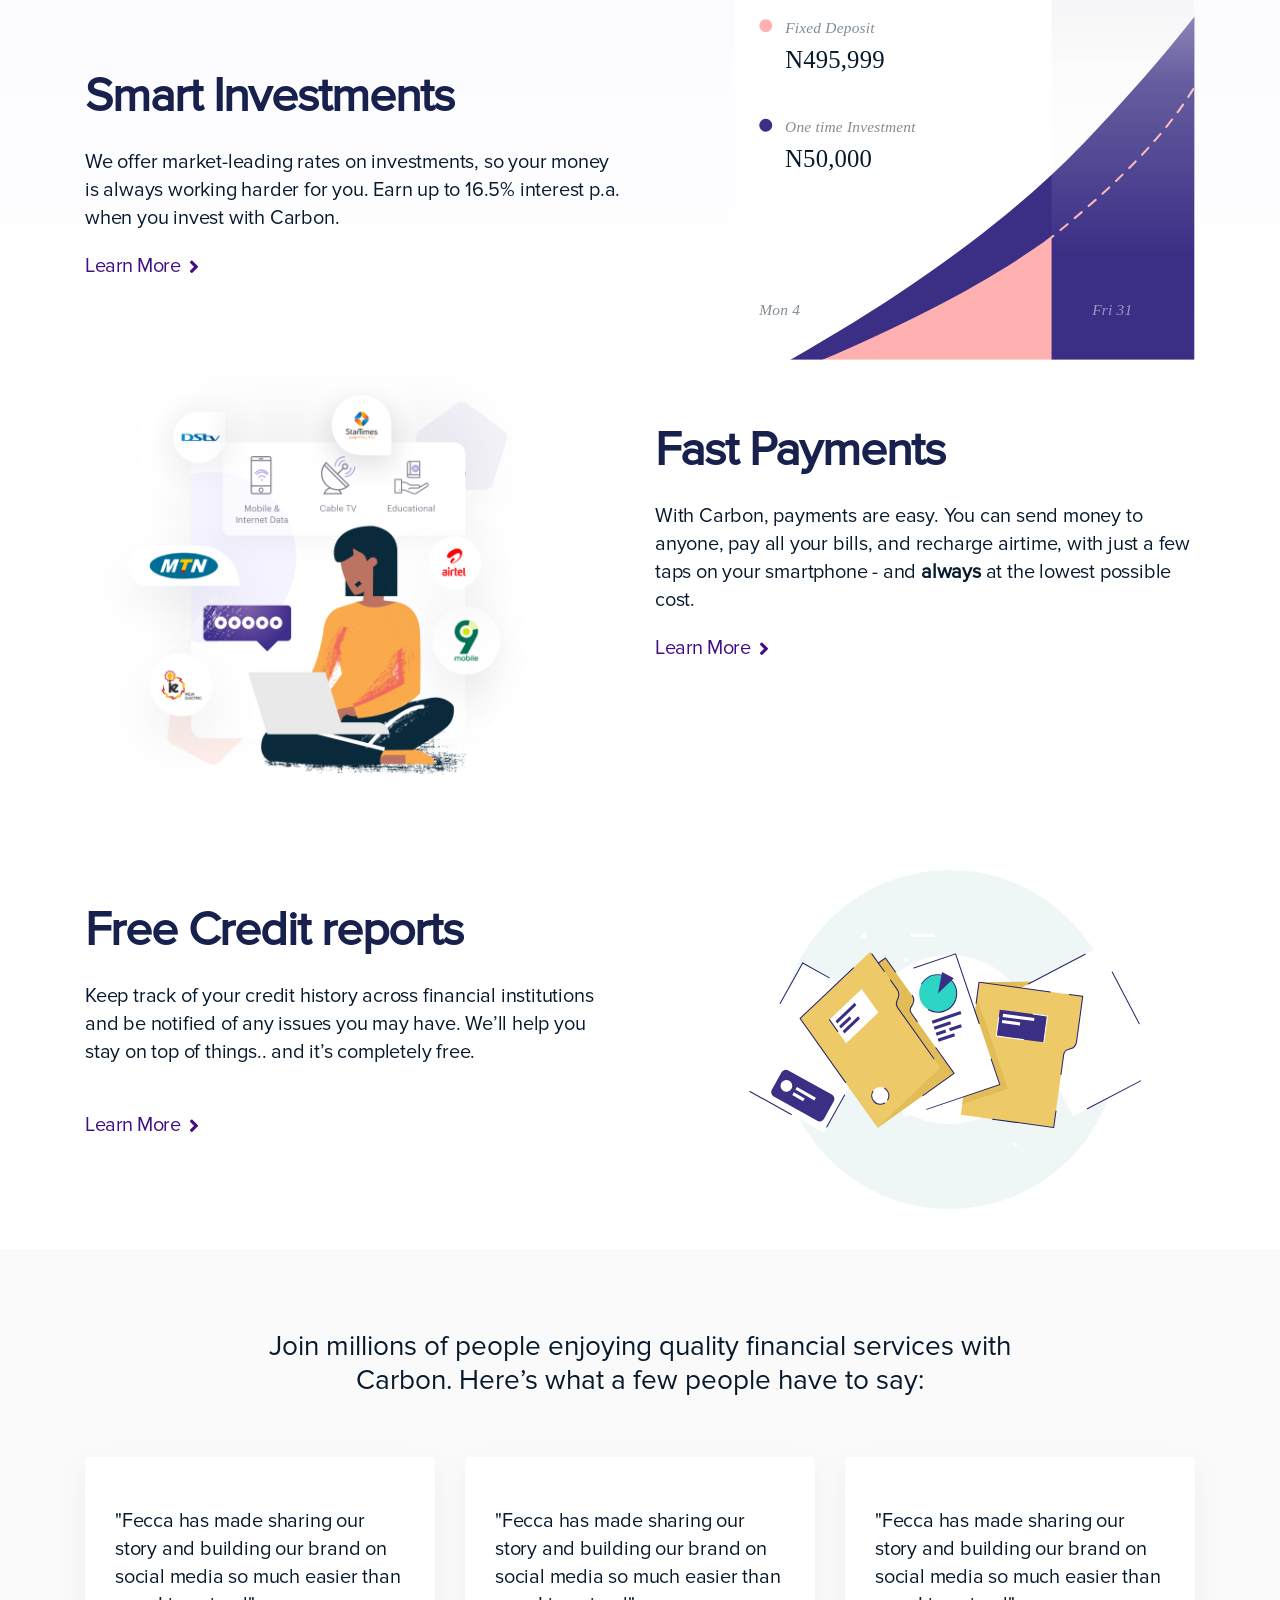
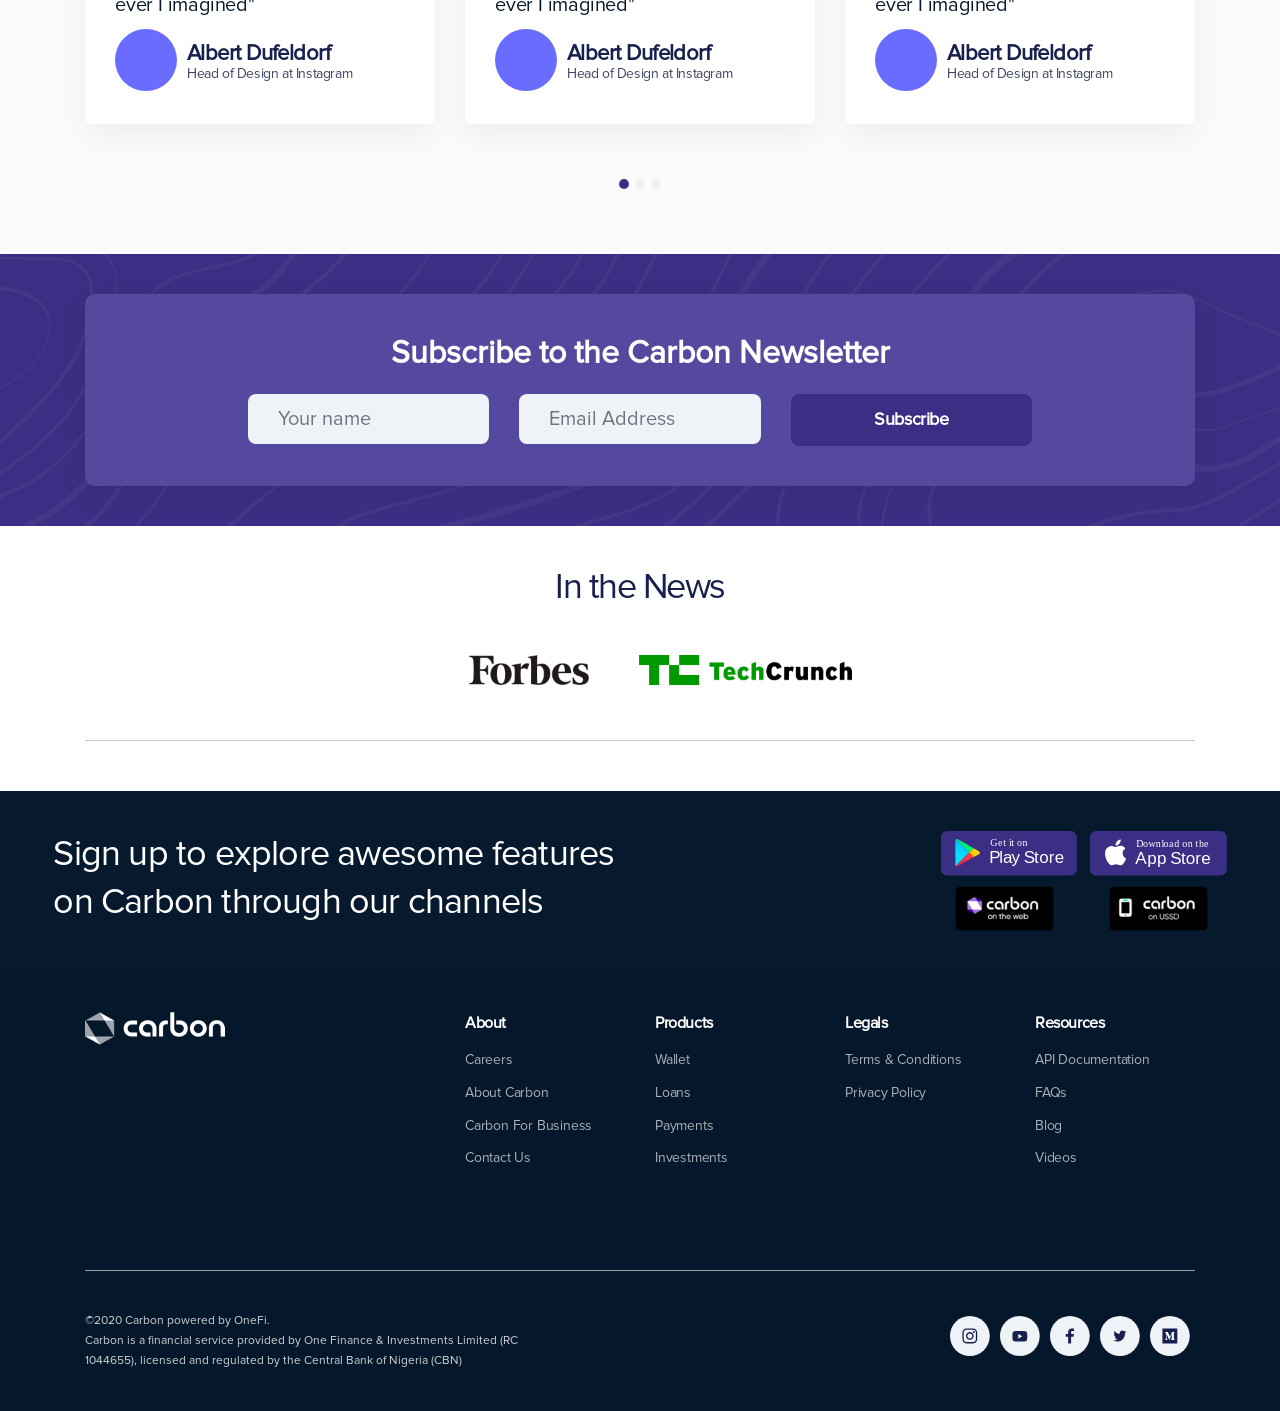
==== commit a047668b: "made changes to the pages" ====
--- a/index.html
+++ b/index.html
@@ -102,10 +102,10 @@
 							<a class="nav-link" href="about.html">About </a>
 						</li>
 						<li class="nav-item">
-							<a class="nav-link" href="https://carbon.bamboohr.com/jobs/">Careers</a>
+							<a class="nav-link" href="https://onefi.bamboohr.com/jobs/">Careers</a>
 						</li>
 						<li class="nav-item">
-							<a class="nav-link" href="https://blog.getcarbon.co/">Blog</a>
+							<a class="nav-link" href="http://medium.com/@getcarbon">Blog</a>
 						</li>
 						<div>
 							<a class="btn btn-info btn-login" href="https://portal.getcarbon.co/login">Login</a>
@@ -137,7 +137,7 @@
 							<p class="paragraph-white margin-top-30">Control your finances with a few clicks. Set up a free Carbon account and start enjoying amazing services.</p>
 							<div class="appstore-wrapper margin-top-30">
 								<a href="https://play.google.com/store/apps/details?id=com.lenddo.mobile.paylater&referrer=utm_source%3Dpaylaterwebsite%26utm_medium%3Dpaylaternavbutton%26utm_term%3Dpaylaterwebsite%26utm_content%3Dpaylaternavbutton%26utm_campaign%25paylaterwebsite%26anid%3Dadmob" class="margin-top-10" target="_blank"><img src="images/carbon-play-store-purple.svg" class="img-fluid" alt="carbon playstore image"></a>
-								<a href="" class="margin-left-10" target="_blank"><img src="images/carbon-app-store-purple.svg" class="img-fluid" alt="carbon appstore image"></a>
+								<a href="https://apps.apple.com/us/app/carbon-by-one-finance/id1494856668?ls=1" class="margin-left-10" target="_blank"><img src="images/carbon-app-store-purple.svg" class="img-fluid" alt="carbon appstore image"></a>
 							</div>		
 						</div>
 					</div>
@@ -158,7 +158,7 @@
 					<div class="col-lg-6 col-md-6">
 						<div class="margin-top-100">
 							<h2 class="heading-secondary margin-top-30">Digital Wallets</h2>
-							<p class="paragraph">Store your money with convenience. With Carbon Wallet, you enjoy cheaper transactions, zero account fees, and maximum security.</p>
+							<p class="paragraph">Store your money with convenience. With Carbon Wallet, you enjoy cheaper transactions, zero account fees, and an annual interest of 4% p.a.</p>
 							<a class="anchor-link" href="wallet.html">Learn More &nbsp;<i class="fa fa-angle-right"></i></a>
 						</div>
 					</div>
@@ -177,7 +177,7 @@
 					<div class="col-12">
 						<div class="margin-top-100">
 							<h2 class="heading-secondary margin-top-30">Digital Wallets</h2>
-							<p class="paragraph">Store your money with convenience. With Carbon Wallet, you enjoy cheaper transactions, zero account fees, and maximum security.</p>
+							<p class="paragraph">Store your money with convenience. With Carbon Wallet, you enjoy cheaper transactions, zero account fees, and an annual interest of 4% p.a.</p>
 							<a class="anchor-link" href="wallet.html">Learn More &nbsp;<i class="fa fa-angle-right"></i></a>
 						</div>
 					</div>
@@ -247,7 +247,7 @@
 					<div class="col-lg-6 col-md-6">
 						<div class="margin-top-60">
 							<h2 class="heading-secondary">Fast Payments</h2>
-							<p class="paragraph">We make access to credit simple and easy. No guarantors, no collateral, and no long forms.<br><br>Apply 24/7 and receive funds in your Carbon Wallet instantly. Unlock higher loan amounts and lower interest rates by repaying loans on time.</p>
+							<p class="paragraph">With Carbon, payments are easy. You can send money to anyone, pay all your bills, and recharge airtime, with just a few taps on your smartphone - and <strong>always</strong> at the lowest possible cost.</p>
 							<a class="anchor-link" href="payment.html">Learn More &nbsp;<i class="fa fa-angle-right"></i></a>
 						</div>
 					</div>
@@ -262,7 +262,7 @@
 						<div>
 							<h2 class="heading-secondary margin-top-30">Free Credit reports</h2>
 							<p class="paragraph">Keep track of your credit history across financial institutions and be notified of any issues you may have. We’ll help you stay on top of things.. and it’s completely free.</p>
-							<a class="anchor-link" href="payment.html">Learn More &nbsp;<i class="fa fa-angle-right"></i></a>
+							<a class="anchor-link" href="https://portal.getcarbon.co/free-credit-report">Learn More &nbsp;<i class="fa fa-angle-right"></i></a>
 						</div>
 					</div>
 					<div class="col-lg-6 col-md-6">
@@ -278,14 +278,14 @@
 						<div class="text-center">
 							<div class="image-width">
 								<img src="images/creditreports.svg" class="img-fluid" alt="credit reports">
-							<
+							</div>
 						</div>
 					</div>
 					<div class="col-lg-5 col-md-6">
 						<div>
 							<h2 class="heading-secondary margin-top-30">Free Credit reports</h2>
 							<p class="paragraph">Keep track of your credit history across financial institutions and be notified of any issues you may have. We’ll help you stay on top of things.. and it’s completely free.</p>
-							<a class="anchor-link" href="payment.html">Learn More &nbsp;<i class="fa fa-angle-right"></i></a>
+							<a class="anchor-link" href="https://portal.getcarbon.co/free-credit-report">Learn More &nbsp;<i class="fa fa-angle-right"></i></a>
 						</div>
 					</div>
 				</div>
@@ -457,7 +457,14 @@
 		<section class="section-clients">
 			<div class="container">
 				<h3 class="heading-tertiary">In the News</h3>
-				<img src="images/clients-logo.png" srcset="images/clients-logo@2x.png 2x, images/clients-logo@3x.png 3x" class="img-fluid" alt="clients logo">
+				<div class="d-flex" style="justify-content: center;">
+					<div class="p-2">
+						<a href="https://www.forbes.com/sites/tommywilliams1/2019/11/12/meet-the-dozie-brothers-two-nigerians-building-a-better-bank-for-africa/" target="_blank"><img src="images/homepage/forbes.png" class="img-fluid" alt="Forbes logo"></a>
+					</div>
+					<div class="p-2">
+						<a href="https://techcrunch.com/2019/07/30/why-this-nigerian-fintech-startup-is-volunteering-audited-financials/" target="_blank"><img src="images/homepage/techcrunch.png" class="img-fluid" alt="Techcrunch logo"></a>
+					</div>
+				</div>
 				<hr>
 			</div>
 		</section>
@@ -474,8 +481,8 @@
 					<div class="col-lg-6 col-md-6">
 						<div class="pull-right">
 							<div>
-								<a href="" target="_blank"><img src="images/carbon-play-store-purple.svg" class="img-fluid" alt="carbon playstore image"></a>
-								<a href="" target="_blank"><img src="images/carbon-app-store-purple.svg" class="img-fluid margin-left-10" alt="carbon appstore image"></a>
+								<a href="https://play.google.com/store/apps/details?id=com.lenddo.mobile.paylater&referrer=utm_source%3Dpaylaterwebsite%26utm_medium%3Dpaylaternavbutton%26utm_term%3Dpaylaterwebsite%26utm_content%3Dpaylaternavbutton%26utm_campaign%25paylaterwebsite%26anid%3Dadmob" target="_blank"><img src="images/carbon-play-store-purple.svg" class="img-fluid" alt="carbon playstore image"></a>
+								<a href="https://apps.apple.com/us/app/carbon-by-one-finance/id1494856668?ls=1" target="_blank"><img src="images/carbon-app-store-purple.svg" class="img-fluid margin-left-10" alt="carbon appstore image"></a>
 							</div>
 							<div class="margin-top-10 row">
 								<div class="col-lg-6 col-md-6 col-sm-6 col-6">
@@ -505,7 +512,7 @@
 							<div class="col-lg-3 col-md-3 col-sm-6 col-6">
 								<h6>About</h6>
 								<div class="margin-top-15">
-									<p><a href="https://carbon.bamboohr.com/jobs/">Careers</a></p>
+									<p><a href="https://onefi.bamboohr.com/jobs/">Careers</a></p>
 									<p><a href="about.html">About Carbon</a></p>
 									<p><a href="https://business.getcarbon.co/">Carbon For Business</a></p>
 									<p><a href="https://getcarbon.co/contact/">Contact Us</a></p>
@@ -523,8 +530,8 @@
 							<div class="col-lg-3 col-md-3 col-sm-6 col-6">
 								<h6>Legals</h6>
 								<div class="margin-top-15">
-									<p><a href="terms.html">Terms & Conditions</a></p>
-									<p><a href="terms.html">Privacy Policy</a></p>
+									<p><a href="https://getcarbon.co/terms-conditions/">Terms & Conditions</a></p>
+									<p><a href="https://getcarbon.co/privacy-policy/">Privacy Policy</a></p>
 								</div>
 							</div>
 							<div class="col-lg-3 col-md-3 col-sm-6 col-6">
@@ -532,7 +539,7 @@
 								<div class="margin-top-15">
 									<p><a href="https://business.getcarbon.co/developers">API Documentation</a></p>
 									<p><a href="faq.html">FAQs</a></p>
-									<p><a href="https://blog.getcarbon.co/">Blog</a></p>
+									<p><a href="http://medium.com/@getcarbon">Blog</a></p>
 									<p><a href="https://www.youtube.com/GetCarbon">Videos</a></p>
 								</div>
 							</div>
--- a/css/style.css
+++ b/css/style.css
@@ -909,7 +909,9 @@
   .main .section-clients h3 {
     font-weight: 500; }
   .main .section-clients img {
-    margin-top: 3.5rem; }
+    margin-top: 3.5rem;
+    height: 30px;
+    margin-left: 4rem; }
   .main .section-clients hr {
     background-color: #dfe4ea;
     margin-top: 5rem; }
